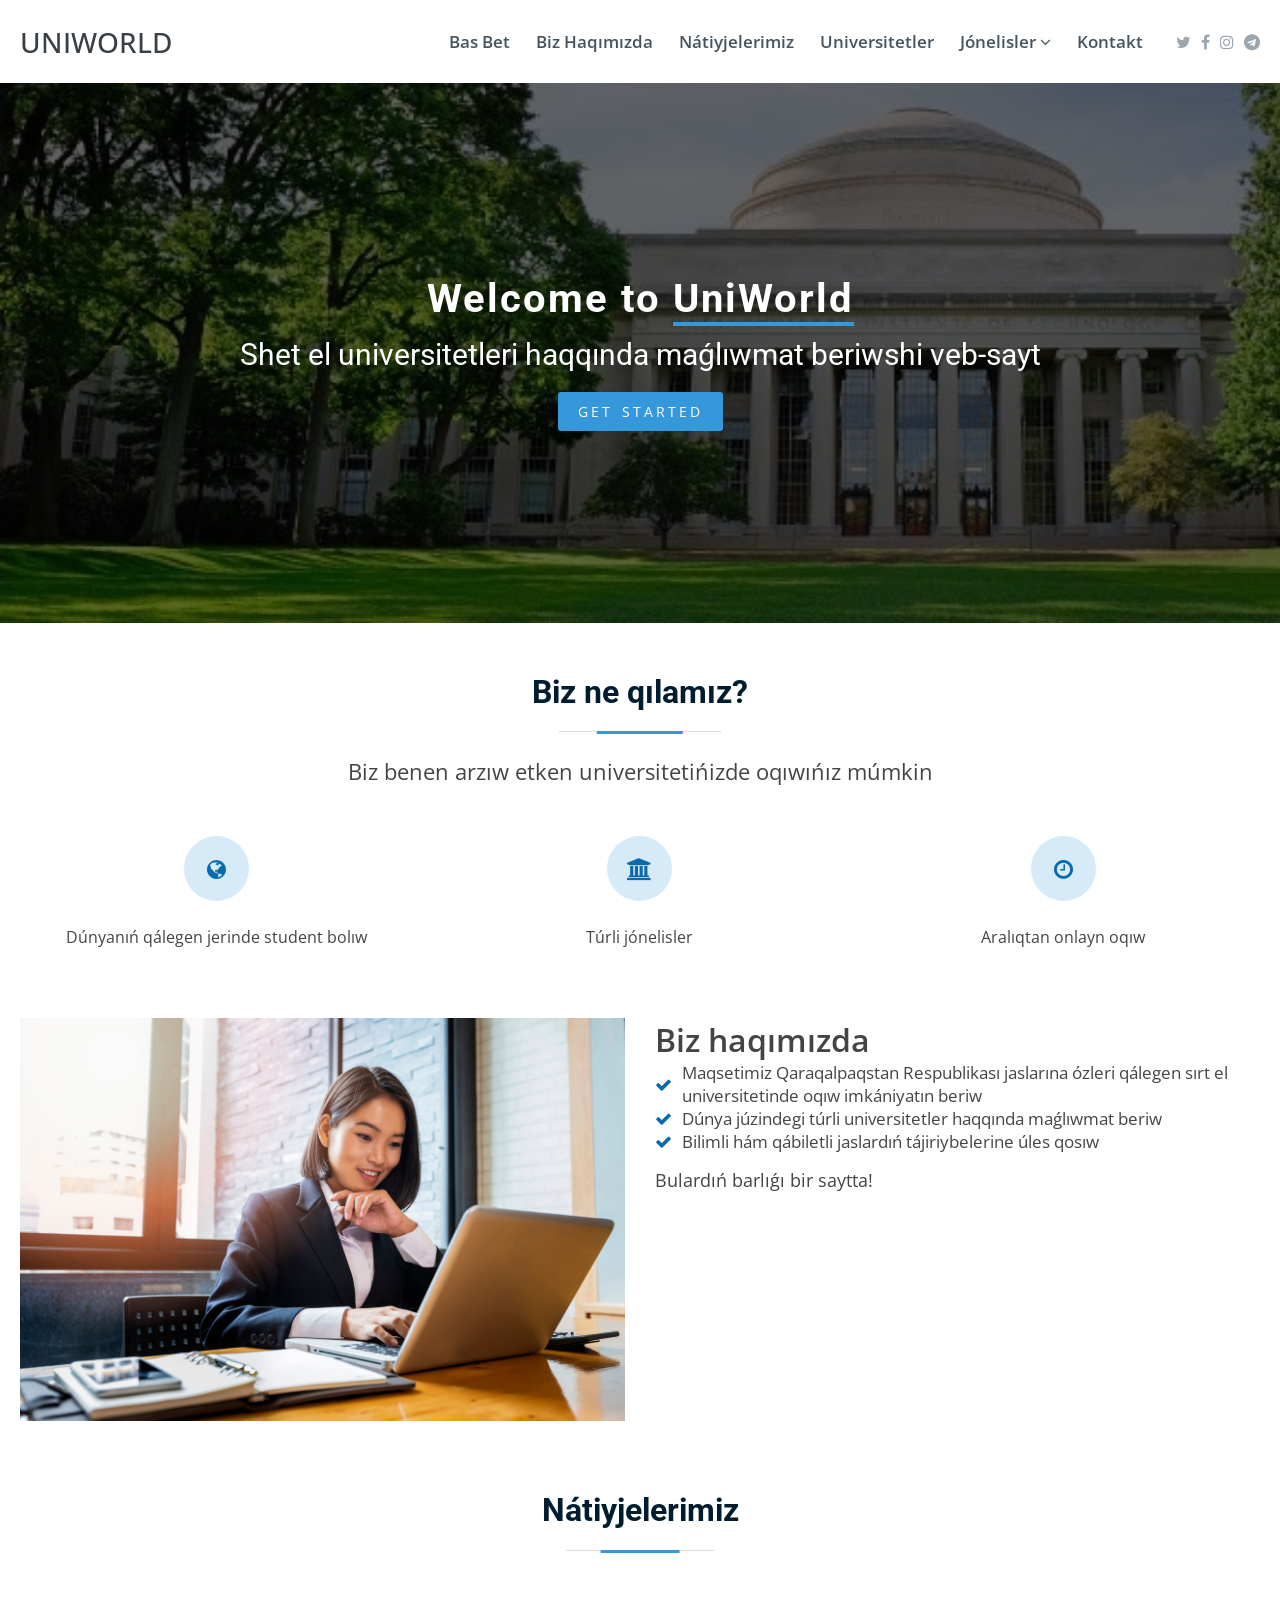
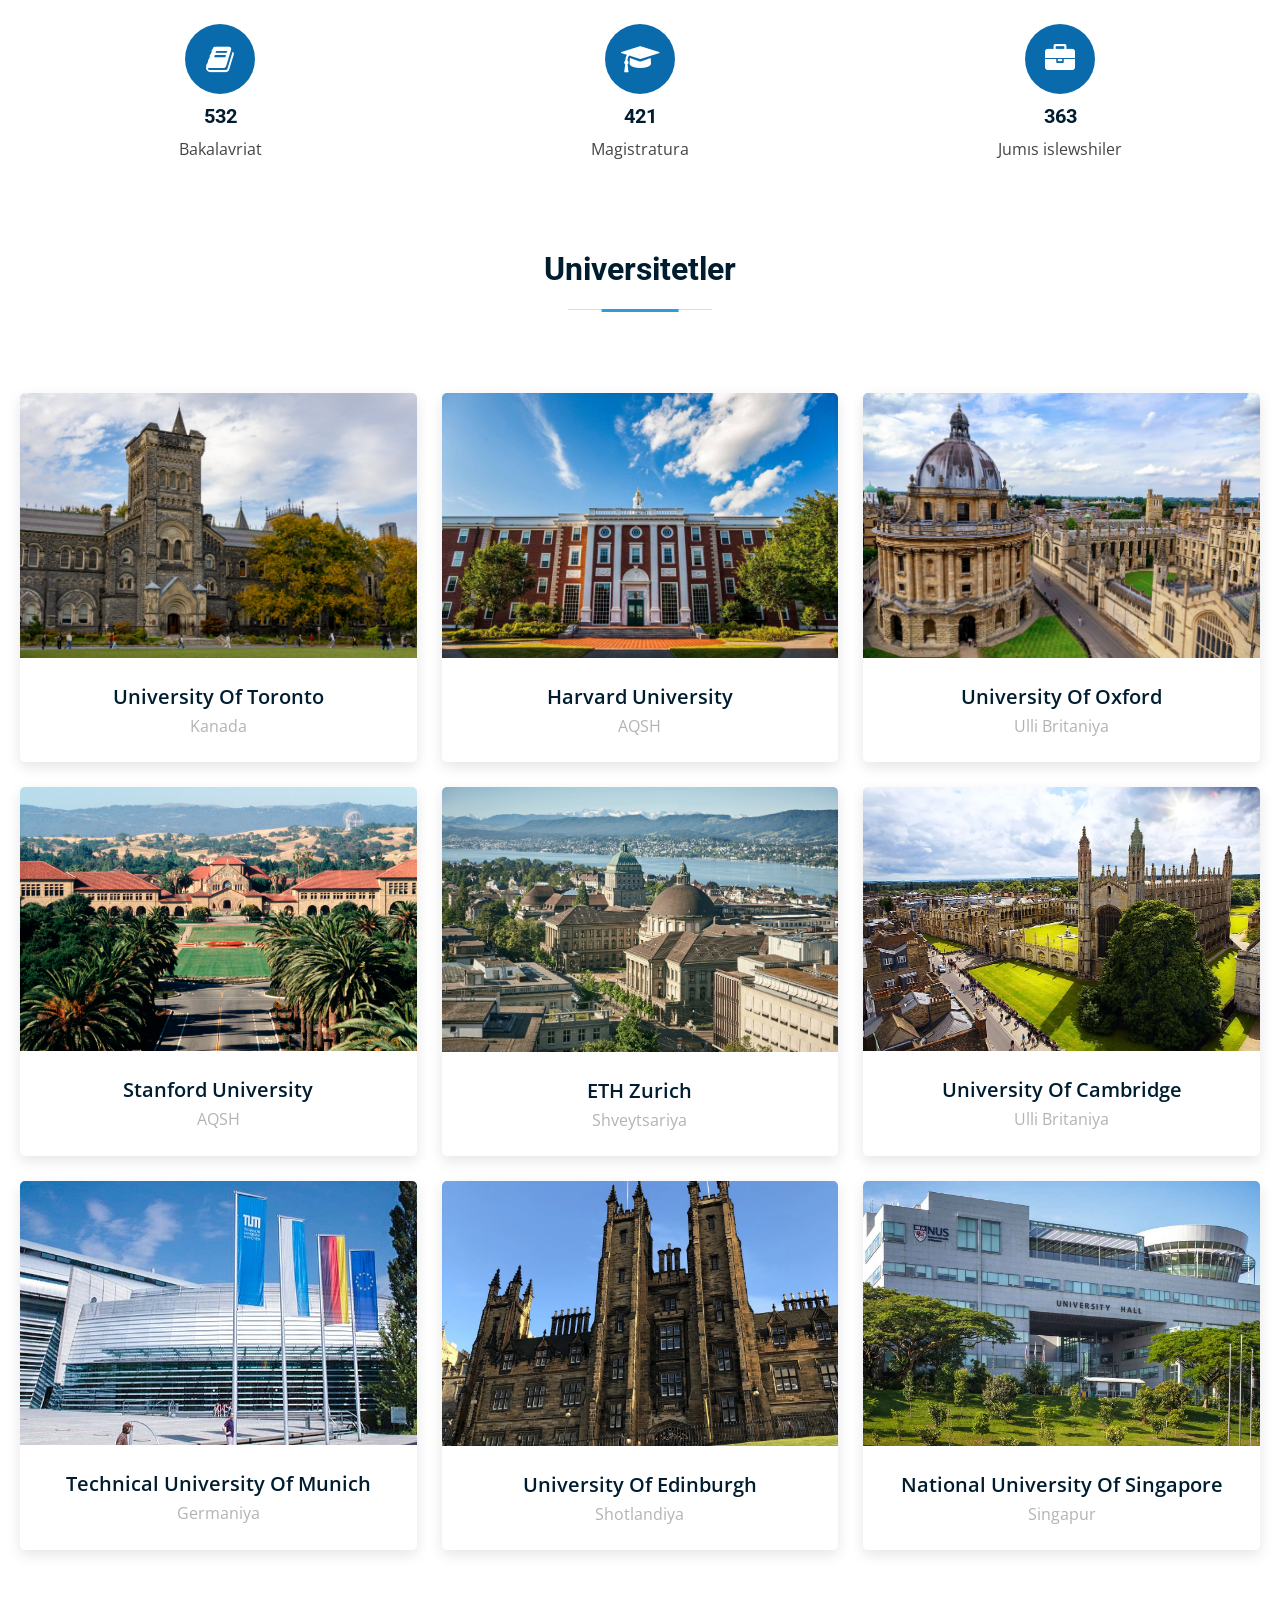
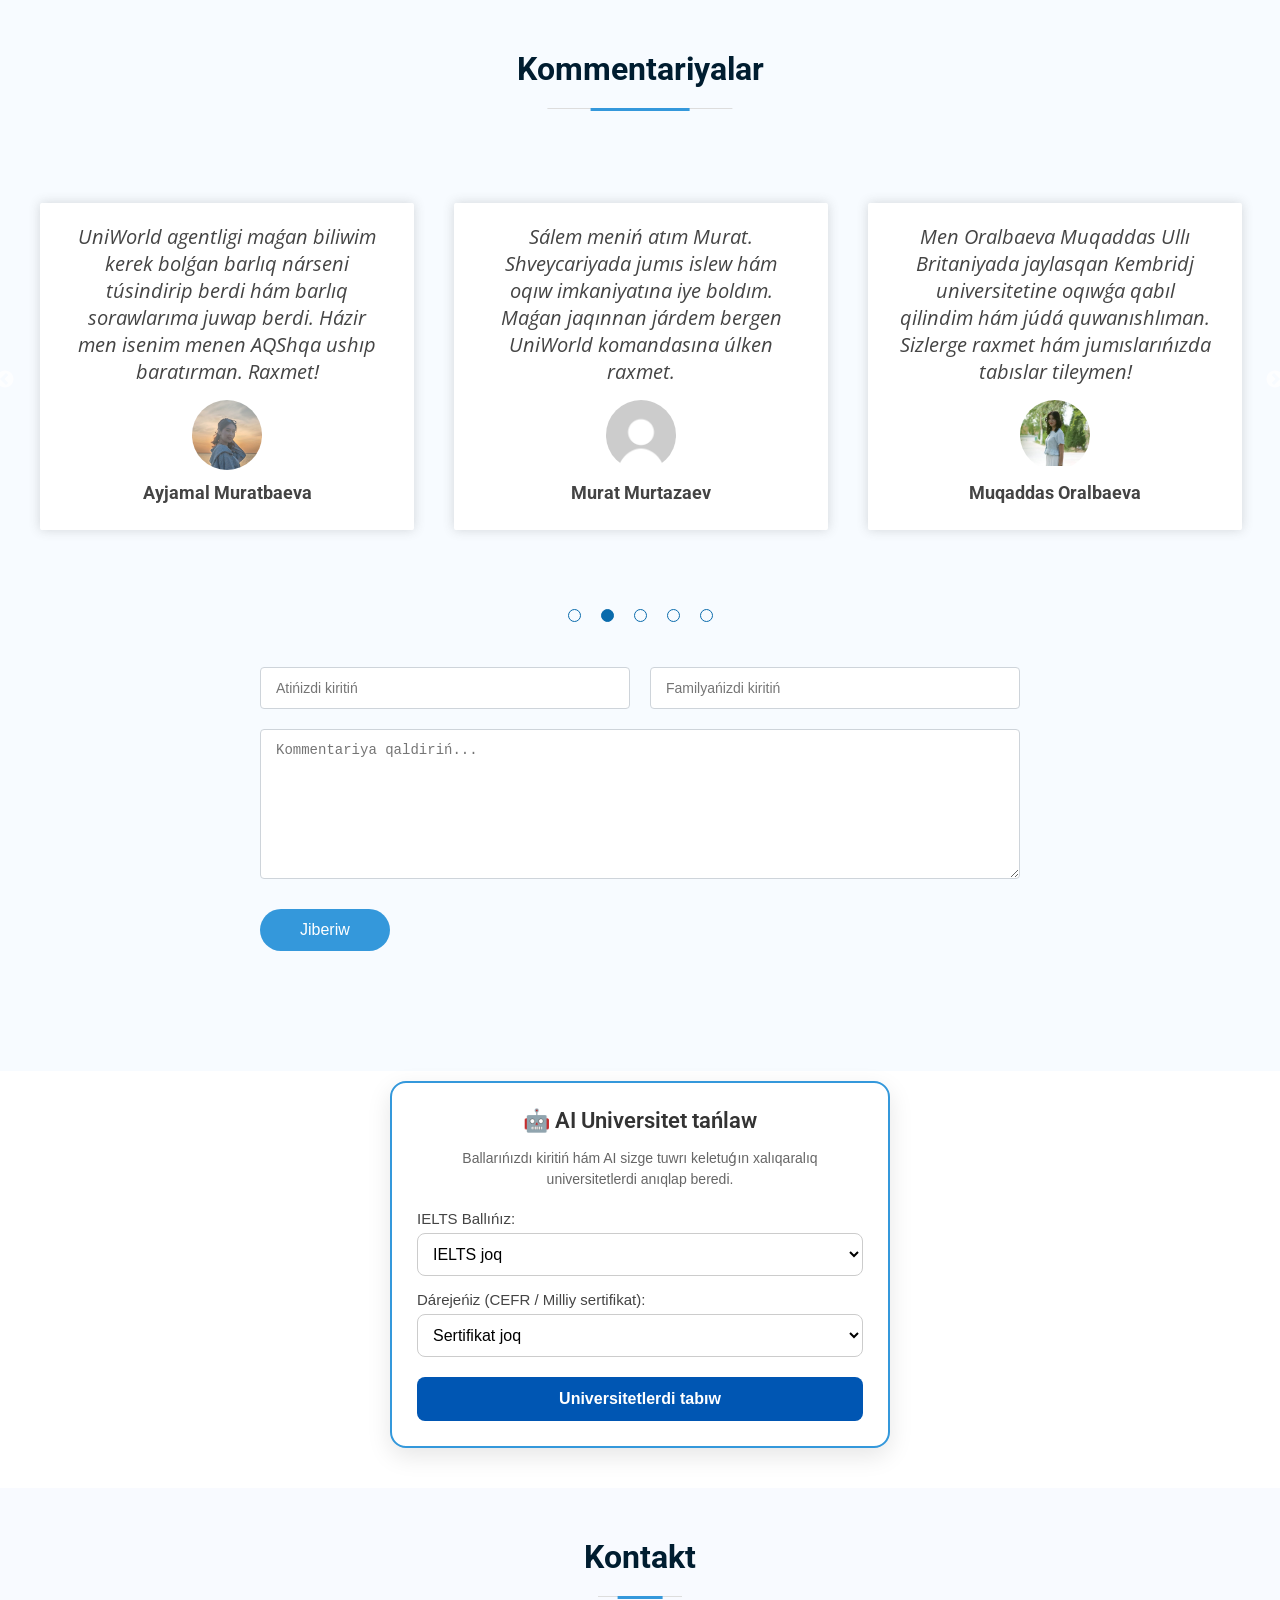
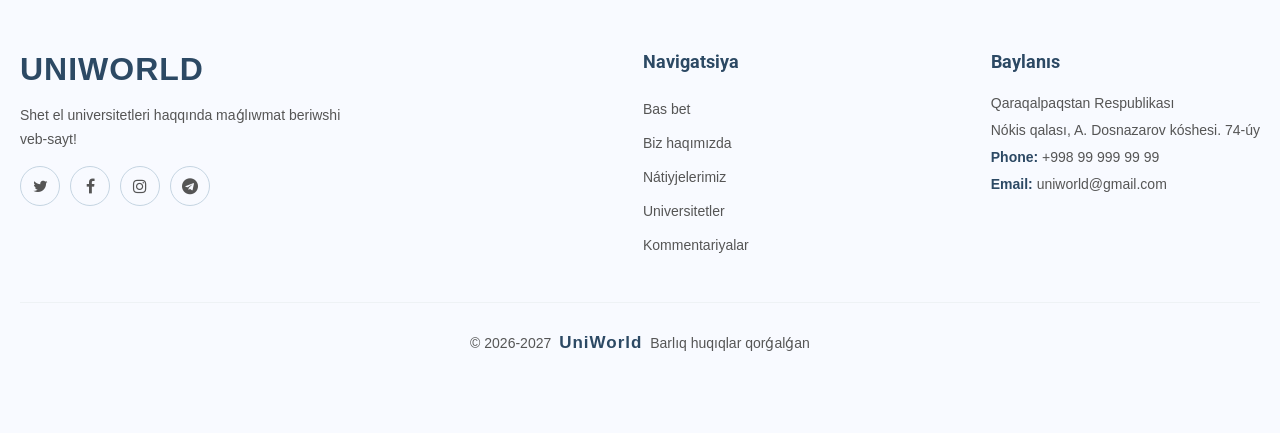
==== index.html @ 9acf95e9 "Add files via upload" ====
<!DOCTYPE html>
<html lang="en">
<head>
    <meta charset="UTF-8">
    <meta http-equiv="X-UA-Compatible" content="IE=edge">
    <meta name="viewport" content="width=device-width, initial-scale=1.0">
    <title>Individual proekt</title>
    <link rel="stylesheet" href="./styles/style.css">
    <link rel="preconnect" href="https://fonts.googleapis.com">
    <link rel="preconnect" href="https://fonts.gstatic.com" crossorigin>
    <link
        href="https://fonts.googleapis.com/css2?family=Open+Sans:ital,wght@0,300;0,400;0,500;0,600;0,700;0,800;1,300;1,400;1,500;1,600;1,700;1,800&family=Roboto:ital,wght@0,100;0,300;0,400;0,500;0,700;0,900;1,100;1,300;1,400;1,500;1,700;1,900&display=swap"
        rel="stylesheet">
    <link rel="stylesheet" href="./styles/font-awesome-4.7.0/css/font-awesome.min.css">
    <link rel="stylesheet" href="./slick-1.8.1/slick/slick.css">
    <link rel="stylesheet" href="./slick-1.8.1/slick/slick-theme.css">
</head>

<body>

    <header class="header" id="home">
        <div class="container">
            <div class="header-inner">
                <div class="logo">
                    <a href="#" class="logo-link">UniWorld</a>
                </div>
                <div class="header-menu">
                    <ul class="header-items">
                        <li>
                            <a href="#home">Bas bet</a>
                        </li>
                        <li>
                            <a href="#about">Biz haqımızda</a>
                        </li>
                        <li>
                            <a href="#result">Nátiyjelerimiz</a>
                        </li>
                        <li>
                            <a href="#universities">Universitetler</a>
                        </li>
                        <li>
                            <a href="#">
                                Jónelisler
                                <span><i class="fa fa-angle-down" aria-hidden="true"></i></span>
                            </a>
                            <ul class="drop-items">
                                <li>
                                    <a href="#">Kórkem-óner</a>
                                </li>
                                <li>
                                    <a href="#">
                                        IT
                                        <span>
                                            <i class="fa fa-angle-right" aria-hidden="true"></i>
                                        </span>
                                    </a>
                                    <ul class="deep-drop-down">
                                        <li>
                                            <a href="#">Programmalastırıw</a>
                                        </li>
                                        <li>
                                            <a href="#">Web programmalastırıw</a>
                                        </li>
                                        <li>
                                            <a href="#">Tarmaq administratorı</a>
                                        </li>
                                        <li>
                                            <a href="#">Kiberqáwipsizlik</a>
                                        </li>
                                        <li>
                                            <a href="#">Jasalma intellekt</a>
                                        </li>
                                    </ul>
                                </li>
                                <li>
                                    <a href="#">Pedagogika </a>
                                </li>
                                <li>
                                    <a href="#">Medicina</a>
                                </li>
                                <li>
                                    <a href="#">Temir jol</a>
                                </li>
                            </ul>
                        </li>
                        <li>
                            <a href="#contact">Kontakt</a>
                        </li>
                    </ul>
                    <ul class="header-icons">
                        <a href="#"><i class="fa fa-twitter" aria-hidden="true"></i></a>
                        <a href="#"><i class="fa fa-facebook" aria-hidden="true"></i></a>
                        <a href="#"><i class="fa fa-instagram" aria-hidden="true"></i></a>
                        <a href="#"><i class="fa fa-telegram" aria-hidden="true"></i></a>
                    </ul>
                    <button class="bars-btn">
                        <i class="fa fa-bars" aria-hidden="true"></i>
                    </button>
                </div>
            </div>
        </div>
    </header>

    <section class="section-banner">
        <div class="banner-inner">
            <h1 class="banner-title">
                Welcome to <span class="title-span">UniWorld</span>
            </h1>
            <h4 class="banner-title-2">
                Shet el universitetleri haqqında maǵlıwmat beriwshi veb-sayt
            </h4>
            <a href="#about" class="banner-btn">get started</a>
        </div>
    </section>

    <section class="section-about" id="about">
        <div class="container">
            <div class="repeat-style">
                <h1 class="title">Biz ne qılamız?</h1>
                <p class="desc">Biz benen arzıw etken universitetińizde oqıwıńız múmkin</p>
            </div>
            <div class="about-block__items">

                <div class="about-item">
                    <div class="item-icon">
                        <span class="icon">
                            <i class="fa fa-globe" aria-hidden="true"></i>
                        </span>
                    </div>
                    <div class="item-intro">                        
                        <div class="item-desc">
                            Dúnyanıń qálegen jerinde student bolıw
                        </div>
                    </div>
                </div>

                <div class="about-item">
                    <div class="item-icon">
                        <span class="icon">
                            <i class="fa fa-university" aria-hidden="true"></i>
                        </span>
                    </div>
                    <div class="item-intro">
                        <div class="item-desc">
                            Túrli jónelisler
                        </div>
                    </div>
                </div>

                <div class="about-item">
                    <div class="item-icon">
                        <span class="icon">
                            <i class="fa fa-clock-o" aria-hidden="true"></i>
                        </span>
                    </div>
                    <div class="item-intro">
                        <div class="item-desc">
                            Aralıqtan onlayn oqıw
                        </div>
                    </div>
                </div>

            </div>
        </div>

        <div class="container">
            <div class="about-top">
                <div class="about-top__img">
                    <img src="./images/about/office.jpg" alt="">
                </div>
                <div class="about-top__us">
                    <div class="about-top__title">
                        Biz haqımızda
                    </div>
                    <ul class="about-top__items">
                        <li class="about-top__item">
                            <span>
                                <i class="fa fa-check" aria-hidden="true"></i>
                            </span>
                            Maqsetimiz Qaraqalpaqstan Respublikası jaslarına ózleri qálegen sırt el universitetinde oqıw imkániyatın beriw
                        </li>
                        <li class="about-top__item">
                            <span>
                                <i class="fa fa-check" aria-hidden="true"></i>
                            </span>
                            Dúnya júzindegi túrli universitetler haqqında maǵlıwmat beriw
                        </li>
                        <li class="about-top__item">
                            <span>
                                <i class="fa fa-check" aria-hidden="true"></i>
                            </span>
                            Bilimli hám qábiletli jaslardıń tájiriybelerine úles qosıw
                        </li>
                    </ul>
                 <div class="about-top__desc">
                        Bulardıń barlıǵı bir saytta!
                    </div>
                </div>
            </div>
        </div> 
    </section>

    <section class="section-result" id="result">
        <div class="container">
            <div class="repeat-style">
                 <h1 class="title">Nátiyjelerimiz</h1>
            </div>

        <div class="result-block_items">
            <div class="result-item">
                <span class="result-item__icon"><i class="fa fa-book"></i></span>
                <h1 class="result-item__title">532</h1>
                <p>Bakalavriat</p>
            </div>
            <div class="result-item">
                <span class="result-item__icon"><i class="fa fa-graduation-cap"></i></span>
                <h1 class="result-item__title">421</h1>
                <p>Magistratura</p>
            </div>
            <div class="result-item">
                <span class="result-item__icon"><i class="fa fa-briefcase"></i></span>
                <h1 class="result-item__title">363</h1>
                <p>Jumıs islewshiler</p>
            </div>
        </div>
    </section>

    <section class="section-university" id="universities">
        <div class="container">
            <div class="repeat-style">
                <h1 class="title">Universitetler</h1>
            </div>
            <div class="university-block__items">

                <div class="university-item">
                    <div class="university-item__img">
                        <img src="./images/university/university-1.jpg" alt="university_IMG">
                        <div class="university-inner">
                            <div class="university-inner__btns">
                            <a href="university-info.html" class="round-btn" onclick="saveData('University of Toronto', 'Kanada', './images/university/university-1.jpg', 'Toronto universiteti - Kanadadagi iri joqarı oqiw orınlarınan biri. 1827-jili shólkemlestirilgen. Sanaat texnologiyası, kórkem óner hám ilim, toǵay xojalıǵı, medicina, stomatologiya, pedagog, huqıq, farmakologiya boyınsha qánigeler tayarlaydı. Kitapxanasında 2 mln.ǵa jaqın shıǵarma bar. 50 mıńnan aslam student bilim aladı.')">
                                <svg width="24" height="24" viewBox="0 0 24 24" fill="none" xmlns="http://www.w3.org/2000/svg">
                                    <path d="M5 12H19" stroke="white" stroke-width="2" stroke-linecap="round" stroke-linejoin="round"></path>
                                    <path d="M12 5L19 12L12 19" stroke="white" stroke-width="2" stroke-linecap="round" stroke-linejoin="round"></path>
                                </svg>
                            </a>
                            </div>
                        </div>
                    </div>         
                    <div class="university-item__body">
                        <a href="#" class="university-link">University of Toronto</a>
                        <p class="university-country">Kanada</p>
                    </div>
                </div>

                <div class="university-item">
                    <div class="university-item__img">
                        <img src="./images/university/university-2.jpg" alt="university_IMG">
                        <div class="university-inner">
                            <div class="university-inner__btns">
                            <a href="university-info.html" class="round-btn" onclick="saveData('Harvard University', 'AQSH', './images/university/university-2.jpg', 'Garvard universiteti - Amerika Qurama Shtatlarındaǵı áyyemgi hám belgili universitetlerden biri. 1636-jılı kolledj sıpatında shólkemlestirilgen. Boston qalası janındaǵı Kembridj qalasında jaylasqan. 1639-jildan kolledjge óz múlkiniń yarımı hám kitapxanasın miyras etip qaldırģan inglis wáziri, kórkem óner bakalavri J. Garvard atı menen ataladı. 19-ásirdiń 1-shereginde universitetke aylandırılgan. Universitet sociallıq, tábiyǵıy hám yuridikalıq pánler, medicina, pedagogika, ámeliy fizika, siyasiy ekonomika, injenerlik hám basqa da tarawlar boyınsha qánigeler tayarlaydı. Universitette 20 mıńǵa shamalas student bilim aladı. Kitapxanasında (1638-jil shólkemlestirilgen) 8 millionģa jaqın shiģarma saqlanadi.')">
                                <svg width="24" height="24" viewBox="0 0 24 24" fill="none" xmlns="http://www.w3.org/2000/svg">
                                    <path d="M5 12H19" stroke="white" stroke-width="2" stroke-linecap="round" stroke-linejoin="round"></path>
                                    <path d="M12 5L19 12L12 19" stroke="white" stroke-width="2" stroke-linecap="round" stroke-linejoin="round"></path>
                                </svg>
                            </a>
                            </div>
                        </div>
                    </div>
                    <div class="university-item__body">
                        <a href="#" class="university-link">Harvard University</a>
                        <p class="university-country">AQSH</p>
                    </div>
                </div>

                <div class="university-item">
                    <div class="university-item__img">
                        <img src="./images/university/university-3.jpg" alt="university_IMG">
                        <div class="university-inner">
                            <div class="university-inner__btns">
                            <a href="university-info.html" class="round-btn" onclick="saveData('University of Oxford', 'Ulli Britaniya', './images/university/university-3.jpg', 'Oksford universiteti (inglizshe: University of Oxford; rásmiy emes atı Oxford University yamasa Oxford) - Angliyada jaylasqan iri hám áyyemgi universitet. Inglis tilinde sóylesetuǵın dúnyada eń áyyemgi universitet hám pútkil dúnyadaǵı eń áyyemgi házirge shekem bar bolǵan universitet. 1096-jili Oksford qalasında shólkemlestirilgen. Universitette túrli dáwirlerde John Wycliffe, Thomas More, John Locke, Robert Boyle sabaq bergen. Teologiya, huqıq, medicina, klassikalıq ádebiyat, jańa hám eń jańa tariyx, inglis tili hám ádebiyatı, orta ásir hám házirgi zaman Evropa tilleri hám ádebiyatı, shıǵıstanıw, fizika, matematika, biologiya, awıl xojalıǵı ilimleri, psixologiya, antropologiya, geografiya, kórkem ónertanıw, muzıka boyınsha qánigeler tayarlaydı. Bir qansha qánigelestirilgen institut hám laboratoriyaları, muzeyleri bar. Tiykargı kitapxanası 1602-jili shólkemlestirilgen.')">
                                <svg width="24" height="24" viewBox="0 0 24 24" fill="none" xmlns="http://www.w3.org/2000/svg">
                                    <path d="M5 12H19" stroke="white" stroke-width="2" stroke-linecap="round" stroke-linejoin="round"></path>
                                    <path d="M12 5L19 12L12 19" stroke="white" stroke-width="2" stroke-linecap="round" stroke-linejoin="round"></path>
                                </svg>
                            </a>
                            </div>
                        </div>
                    </div>
                    <div class="university-item__body">
                        <a href="#" class="university-link">University of Oxford</a>
                        <p class="university-country">Ulli Britaniya</p>
                    </div>
                </div>

                <div class="university-item">
                    <div class="university-item__img">
                        <img src="./images/university/university-4.jpg" alt="university_IMG">
                        <div class="university-inner">
                            <div class="university-inner__btns">
                            <a href="university-info.html" class="round-btn" onclick="saveData('Stanford University', 'AQSH', './images/university/university-4.jpg', 'Stanford universiteti yamasa Stanford Amerika Qurama Shtatlarınıń Kaliforniya shtatında jaylasqan jeke menshik universitet. Ilim, texnologiya, biznes basqarıw hám basqa da bir qatar tarawlar boyınsha AQShta hám jáhánde jetekshi orında turadı. Ol jerde 17 000 nan aslam student bilim aladı. Universitet 1885-jılı Leland hám Djeyn Stenford tárepinen 15 jasında tifoid bezgek keselliginen qaytıs bolǵan jalǵız perzenti Leland Stenford Jr. esteligine tiykarlanǵan. Universitet jeke menshik qarjı esabınan shólkemlestirilgen. Leland amerikalı senator hám Kaliforniya gubernatorı bolıp, temir magnatı sıpatında baylıq arttırǵan. Stenford 1893-jılı Leland óliminen keyin hám jáne 1906-jılı San-Fransiskodaǵı jer silkiniw sebepli kampustıń kópshilik bólegi wayran bolǵannan keyin finanslıq qıyınshılıqtı bastan keshirdi. Geologiya, gumanitar hám anıq pánler, huqıqtanıw, medicina, pedagog, dene tárbiyası boyınsha qánigeler tayarlaydı. 13 mıńnan aslam student bilim aladı. Kitapxanasında (1885-jil shólkemlestirilgen) 3,5 millionnan artıq shiģarma saqlanadi.')">
                                <svg width="24" height="24" viewBox="0 0 24 24" fill="none" xmlns="http://www.w3.org/2000/svg">
                                    <path d="M5 12H19" stroke="white" stroke-width="2" stroke-linecap="round" stroke-linejoin="round"></path>
                                    <path d="M12 5L19 12L12 19" stroke="white" stroke-width="2" stroke-linecap="round" stroke-linejoin="round"></path>
                                </svg>
                            </a>
                            </div>
                        </div>
                    </div>
                    <div class="university-item__body">
                        <a href="#" class="university-link">Stanford University</a>
                        <p class="university-country">AQSH</p>
                    </div>
                </div>

                <div class="university-item">
                    <div class="university-item__img">
                        <img src="./images/university/university-5.jpg" alt="university_IMG">
                        <div class="university-inner">
                            <div class="university-inner__btns">
                            <a href="university-info.html" class="round-btn" onclick="saveData('ETH Zurich', 'Shveytsariya', './images/university/university-5.jpg', 'Syurix universiteti (UZH-University of Zürich, nem. Universitet Zürich) - Shveycariyadagi iri universitet. Shveycariyalıq shirkew reformatorı hám siyasiy ǵayratker, ol Svingli tiykar salǵan (1523) mektep tiykarında 1833-jili shólkemlestirilgen. Huqıq, ekonomika, medicina, kórkem óner, tariyx, arxeologiya, filosofiya, ádebiyat, lingvistika, pedagogika hám psixologiya, astronomiya, biologiya, genetika, geologiya, fizika, geografiya, ximiya, matematika hám basqa da qánigelikler boyınsha qánigeler tayarlaydı. Botanika bagı muzeyi (1836), zoologiya (1837) hám paleontologiya (1956) muzeyleri, ilimiy kitapxanası (1,5 mln.nan artıq shıǵarma) bar. 19 mıńǵa shamalas student bilim aladı. Bul Shveycariyadaǵı eń iri universitet bolıp, 28 000 student hújjet tapsırǵan. Ol 1833-jilda. 1525-jılǵa barıp taqalatuǵın huqıq, medicina kolledjleri hám jańa filosofiya fakultetinen quralǵan.')">
                                <svg width="24" height="24" viewBox="0 0 24 24" fill="none" xmlns="http://www.w3.org/2000/svg">
                                    <path d="M5 12H19" stroke="white" stroke-width="2" stroke-linecap="round" stroke-linejoin="round"></path>
                                    <path d="M12 5L19 12L12 19" stroke="white" stroke-width="2" stroke-linecap="round" stroke-linejoin="round"></path>
                                </svg>
                            </a>
                            </div>
                        </div>
                    </div>
                    <div class="university-item__body">
                        <a href="#" class="university-link">ETH Zurich</a>
                        <p class="university-country">Shveytsariya</p>
                    </div>
                </div>

                <div class="university-item">
                    <div class="university-item__img">
                        <img src="./images/university/university-6.jpg" alt="university_IMG">
                        <div class="university-inner">
                            <div class="university-inner__btns">
                            <a href="university-info.html" class="round-btn" onclick="saveData('University of Cambridge', 'Ulli Britaniya', './images/university/university-6.jpg', 'Kembridj universiteti (inglizshe: University of Cambridge; latinsha: Universitas Cantabrigiensis) - Ulli Britaniyadagi eń áyyemgi universitetlerden biri bolip, eń áyyemgi universitetler boyinsha 3-orinda turadi. Kembridj universiteti XIII ásirdiń 1209-jılı ashılǵan bolıp, házirge shekem J.K.Maksvell, P.Dirak, J.Tomson, E.Rezerford hám basqa da belgili ullı ilimpazlar jumıs islegen. Filologiya, muzıka, shıǵıstanıw, ekonomika hám siyasat, tariyx, huqıq, filosofiya, injenerlik geologiyası hám geografiya, matematika, fizika, ximiya, arxeologiya, biologiya, medicina, pedagogika, antropologiya hám basqa da qánigelikler boyınsha qánigeler tayarlaydı. 13 mıńǵa shamalas student bilim aladı. Kitapxanasında 3 millionnan aslam shıǵarma saqlanadı. Universitet maǵlıwmatlarına bola, Kembridj pitkeriwshileri hám oqıtıwshıları 121 Nobel sıylıǵın qolǵa kirgizgen, bul dúnyadaǵı barlıq universitetler arasında eń kóp.')">
                                <svg width="24" height="24" viewBox="0 0 24 24" fill="none" xmlns="http://www.w3.org/2000/svg">
                                    <path d="M5 12H19" stroke="white" stroke-width="2" stroke-linecap="round" stroke-linejoin="round"></path>
                                    <path d="M12 5L19 12L12 19" stroke="white" stroke-width="2" stroke-linecap="round" stroke-linejoin="round"></path>
                                </svg>
                            </a>
                            </div>
                        </div>
                    </div>
                    <div class="university-item__body">
                        <a href="#" class="university-link">University of Cambridge</a>
                        <p class="university-country">Ulli Britaniya</p>
                    </div>
                </div>

                <div class="university-item">
                    <div class="university-item__img">
                        <img src="./images/university/university-7.jpg" alt="university_IMG">
                        <div class="university-inner">
                            <div class="university-inner__btns">
                            <a href="university-info.html" class="round-btn" onclick="saveData('Technical University of Munich', 'Germaniya', './images/university/university-7.jpg', 'Myunxen universiteti, Lyudvig Maksimilian atındaǵı Myunxen universiteti - Germaniyanıń áyyemgi hám iri universitetlerinen biri. 1472-jili Ingolshtadt qalasında shólkemlestirilgen. 19-ásir baslarında Landsxut qalasına kóshirilgen. 1826-jildan Myunxen qalasında. Huqıq, siyasiy ekonomika, matematika, fizika, ximiya, farmacevtika, biologiya, geologiya, medicina, veterinariya, toǵay xojalıǵı, filosofiya hám basqa da tarawlar boyınsha qánigeler tayarlaydı. 60 mıńnan aslam student bilim aladı. Kitapxanasında (1472-jılı shólkemlestirilgen) 1 mln.nan artıq shıǵarma saqlanadı.')">
                                <svg width="24" height="24" viewBox="0 0 24 24" fill="none" xmlns="http://www.w3.org/2000/svg">
                                    <path d="M5 12H19" stroke="white" stroke-width="2" stroke-linecap="round" stroke-linejoin="round"></path>
                                    <path d="M12 5L19 12L12 19" stroke="white" stroke-width="2" stroke-linecap="round" stroke-linejoin="round"></path>
                                </svg>
                            </a>
                            </div>
                        </div>
                    </div>
                    <div class="university-item__body">
                        <a href="#" class="university-link">Technical University of Munich</a>
                        <p class="university-country">Germaniya</p>
                    </div>
                </div>

                <div class="university-item">
                    <div class="university-item__img">
                        <img src="./images/university/university-8.jpg" alt="university_IMG">
                        <div class="university-inner">
                            <div class="university-inner__btns">
                            <a href="university-info.html" class="round-btn" onclick="saveData('University of Edinburgh', 'Shotlandiya', './images/university/university-8.jpg', 'Edinburg universiteti - Shotlandiyadaǵı (Ullı Britaniya) eń iri joqarı oqiw orni. 1583-jili Edinburg qalasında shólkemlestirilgen. Huqıq, gumanitarlıq pánler, sociallıq pánler, medicina, veterinariya, muzıka boyınsha qánigeler tayarlaydı. Kitapxanasında (1580-jil shólkemlestirilgen) 1 mln.nan artıq shiģarma saqlanadi. 14 mıńnan aslam student bilim aladı.Edinburg Universiteti Biznes Fakulteti (2008-jilģa shekem Edinburg Universiteti Basqarıw Fakulteti sipatında tanilģan; UEBS dep qısqartılǵan) - Shotlandiyadaǵı Edinburg Universitetiniń biznes mektebi. Universitet 1918-jıldan baslap biznes bilimlendiriwin hám 1980-jıldan baslap MBA dárejesin usınadı. Biznes mektebi Edinburg universiteti menen baylanısqan bolıp, ol óziniń korollıq nızamın 1582-jılı alǵan.')">
                                <svg width="24" height="24" viewBox="0 0 24 24" fill="none" xmlns="http://www.w3.org/2000/svg">
                                    <path d="M5 12H19" stroke="white" stroke-width="2" stroke-linecap="round" stroke-linejoin="round"></path>
                                    <path d="M12 5L19 12L12 19" stroke="white" stroke-width="2" stroke-linecap="round" stroke-linejoin="round"></path>
                                </svg>
                            </a>
                            </div>
                        </div>
                    </div>
                    <div class="university-item__body">
                        <a href="#" class="university-link">University of Edinburgh</a>
                        <p class="university-country">Shotlandiya</p>
                    </div>
                </div>

                <div class="university-item">
                    <div class="university-item__img">
                        <img src="./images/university/university-9.jpg" alt="university_IMG">
                        <div class="university-inner">
                            <div class="university-inner__btns">
                            <a href="university-info.html" class="round-btn" onclick="saveData('National University of Singapore', 'Singapur', './images/university/university-9.jpg', 'Singapur milliy universiteti (inglisshe qısqartpası: NUS) - Singapurdaǵı milliy izertlew universiteti. 1905-jılı Federativ Malay shtatları húkimeti medicina mektebi sıpatında shólkemlestirilgen hám mámlekettegi eń áyyemgi avtonom universitet bolıp tabıladı. Ol bakalavriat hám aspirantura dárejesinde, sonıń ishinde, medicina hám stomatologiya, dizayn hám qorshaǵan ortalıq, huqıq, kórkem óner hám sociallıq pánler, injenerlik, biznes, esaplaw hám muzıka sıyaqlı keń kólemli pánler boyınsha ilimiy baǵdarlamalardı usınadı. Singapur milliy universitetinde bir Nobel sıylıǵınıń laureatı, bir Tang sıylıǵınıń laureatı hám bir Vautrin Lud laureatı professor-oqıtıwshılar hám izertlewshiler jumıs alıp baradı.')">
                                <svg width="24" height="24" viewBox="0 0 24 24" fill="none" xmlns="http://www.w3.org/2000/svg">
                                    <path d="M5 12H19" stroke="white" stroke-width="2" stroke-linecap="round" stroke-linejoin="round"></path>
                                    <path d="M12 5L19 12L12 19" stroke="white" stroke-width="2" stroke-linecap="round" stroke-linejoin="round"></path>
                                </svg>
                            </a>
                            </div>
                        </div>
                    </div>
                    <div class="university-item__body">
                        <a href="#" class="university-link">National University of Singapore</a>
                        <p class="university-country">Singapur</p>
                    </div>
                </div>

            </div>
        </div>
    </section>

    <section class="section-comments" id="comments">
        <div class="container">
            <div class="repeat-style">
                <h1 class="title">Kommentariyalar</h1>
            </div>

            <div class="slider-items">
                <div class="slider-item">
                    <div class="slider-item__inner">
                        <p class="slider-item__info">
                            UniWorld kompaniyasına jumıs sapası, xızmetkerlerge bolsa mamanlıǵı, miynet súygishligi, ayrıqsha xızmet kórsetkeni ushın minnetdarshılıq bildirmekshimen. Jumıslarıńızǵa tabıslar tileymen.
                        </p>
                        <div class="slider-item__person">
                            <span class="img">
                                <img src="./images/person/person-1.jpg" alt="">
                            </span>
                            <h4 class="person-name">Maxmud Imamatdinov</h4>
                        </div>
                    </div>
                </div>
                <div class="slider-item">
                    <div class="slider-item__inner">
                        <p class="slider-item__info">
                            UniWorld agentligi maǵan biliwim kerek bolǵan barlıq nárseni túsindirip berdi hám barlıq sorawlarıma juwap berdi. Házir men isenim menen AQShqa ushıp baratırman. Raxmet!
                        </p>
                        <div class="slider-item__person">
                            <span class="img">
                                <img src="./images/person/person-2.jpg" alt="">
                            </span>
                            <h4 class="person-name">Ayjamal Muratbaeva</h4>
                        </div>
                    </div>
                </div>
                <div class="slider-item">
                    <div class="slider-item__inner">
                        <p class="slider-item__info">
                            Sálem meniń atım Murat. Shveycariyada jumıs islew hám oqıw imkaniyatına iye boldım. Maǵan jaqınnan járdem bergen UniWorld komandasına úlken raxmet.
                        </p>
                        <div class="slider-item__person">
                            <span class="img">
                                <img src="./images/person/person-3.jpg" alt="">
                            </span>
                            <h4 class="person-name">Murat Murtazaev</h4>
                        </div>
                    </div>
                </div>
                <div class="slider-item">
                    <div class="slider-item__inner">
                        <p class="slider-item__info">
                            Men Oralbaeva Muqaddas Ullı Britaniyada jaylasqan Kembridj universitetine oqıwǵa qabıl qilindim hám júdá quwanıshlıman. Sizlerge raxmet hám jumıslarıńızda tabıslar tileymen!
                        </p>
                        <div class="slider-item__person">
                            <span class="img">
                                <img src="./images/person/person-4.jpg" alt="">
                            </span>
                            <h4 class="person-name">Muqaddas Oralbaeva</h4>
                        </div>
                    </div>
                </div>
                <div class="slider-item">
                    <div class="slider-item__inner">
                        <p class="slider-item__info">
                            Men Germaniyaniń Myunxen universiteti studentimen. Bul jerge jetip keliwime  járdem bergen UniWorldqa óz minnetdarshılıǵımdı bildiremen hám aldaǵı jumıslarına áwmet tilep qalaman!
                        </p>
                        <div class="slider-item__person">
                            <span class="img">
                                <img src="./images/person/person-5.jpg" alt="">
                            </span>
                            <h4 class="person-name">Xojaxmet Ganiev</h4>
                        </div>
                    </div>
                </div>
            </div>

            <div class="comment-form-container"> 
            <form class="comment-form" id="commentForm">
                <div class="form-group-top"> 
                    <div class="form-name">
                    <input type="text" id="userName" class="form-control" name="name" placeholder="Atińizdi kiritiń" required="">
                </div>

                <div class="form-surname">
                <input type="text" id="userSurname" class="form-control" name="surname" placeholder="Familyańizdi kiritiń" required="">
                </div>
                </div>

                <div class="form-message">
                <textarea class="form-control" id="userMessage" name="message" rows="6" placeholder="Kommentariya qaldiriń..." required=""></textarea>
                </div>

                <div class="text-center">
                <div class="loading">Júklenbekte</div>
                <div class="sent-message">Siziń xabarıńız jiberildi. Raxmet!</div>
                <button type="submit" class="submit-btn">Jiberiw</button>
                </div>
            </form>
            </div>

        </div>
    </section>

    <!-- AI Universitet saylaw blogi -->
    <div class="ai-predictor-container">
        <h3 class="ai-predictor-title">🤖 AI Universitet tańlaw</h3>
        <p class="ai-predictor-desc">Ballarıńızdı kiritiń hám AI sizge tuwrı keletuǵın xalıqaralıq universitetlerdi anıqlap beredi.</p>
        
        <!-- IELTS -->
        <div class="ai-input-group">
            <label class="ai-label">IELTS Ballıńız:</label>
            <select id="ai-ielts" class="ai-select">
                <option value="0">IELTS joq</option>
                <option value="5.0">5.0</option>
                <option value="5.5">5.5</option>
                <option value="6.0">6.0</option>
                <option value="6.5">6.5</option>
                <option value="7.0">7.0 hám joqarı</option>
            </select>
        </div>

        <!-- CEFR / Milliy Sertifikat -->
        <div class="ai-input-group">
            <label class="ai-label">Dárejeńiz (CEFR / Milliy sertifikat):</label>
            <select id="ai-cefr" class="ai-select">
                <option value="NONE">Sertifikat joq</option>
                <option value="B1">B1 dárejesi</option>
                <option value="B2">B2 dárejesi</option>
                <option value="C1">C1 dárejesi</option>
            </select>
        </div>

        <button id="predict-btn" class="ai-btn">Universitetlerdi tabıw</button>

        <!-- Nátiyje shıǵatuǵın jer -->
        <div id="ai-result" class="ai-result-box"></div>
    </div>

    <section class="section-contact" id="contact">
        <div class="container">
        <div class="repeat-style">
      <h1 class="title">Kontakt</h1>
        </div>
        <div class="contact-items">
        <div class="contact-footer-about">
            <a href="index.html" class="logo-link">
            <span class="sitename">UniWorld</span>
            </a>
            <p>Shet el universitetleri haqqında maǵlıwmat beriwshi veb-sayt!</p>
            <div class="social-links">
            <a href="#"><i class="fa fa-twitter" aria-hidden="true"></i></a>
            <a href="#"><i class="fa fa-facebook" aria-hidden="true"></i></a>
            <a href="#"><i class="fa fa-instagram" aria-hidden="true"></i></a>
            <a href="#"><i class="fa fa-telegram" aria-hidden="true"></i></a>
            </div>
        </div>
        <div class="contact-footer-links">
            <h4>Navigatsiya</h4>
            <ul>
            <li><a href="#home">Bas bet</a></li>
            <li><a href="#about">Biz haqımızda</a></li>
            <li><a href="#result">Nátiyjelerimiz</a></li>
            <li><a href="#universities">Universitetler</a></li>
            <li><a href="#comments">Kommentariyalar</a></li>
            </ul>
        </div>
        <div class="contact-footer">
            <h4>Baylanıs</h4>
            <p>Qaraqalpaqstan Respublikası</p>
            <p>Nókis qalası, A. Dosnazarov kóshesi. 74-úy</p>
            <p class="mt-4"><strong>Phone:</strong> <span>+998 99 999 99 99</span></p>
            <p><strong>Email:</strong> <span>uniworld@gmail.com</span></p>
        </div>
        <div class="footer-bottom">
        <div class="container">
            <div class="copyright">
            <p>© 2026-2027 <strong class="sitename">UniWorld</strong> Barlıq huqıqlar qorǵalǵan</p>
            </div>
        </div>
        </div>

        </div>
        </div>
    </section>

    <script>
    function saveData(name, loc, img, desc) {
        localStorage.setItem('uniName', name);
        localStorage.setItem('uniLoc', loc);
        localStorage.setItem('uniImg', img);
        localStorage.setItem('uniDesc', desc);
    }
    </script>
 
    <script src="./js/jQuery.min.js"></script>
    <script src="./slick-1.8.1/slick/slick.min.js"></script>
    <script src="./js/app.js"></script>

</body>
</body>
</html>
---- styles/style.css ----
*,
*::before,
*::after {
  margin: 0px;
  padding: 0px;
  outline: none;
  box-sizing: border-box;
  text-decoration: none;
}

:root {
  --dark-blue: #46545f;
  --ligth-blue: #3498db;
}

body {
  min-width: 380px;
  font-family: "Open Sans", sans-serif;
  color: #444;
}

h1,
h2,
h3,
h4,
h5,
h6 {
  font-family: "Roboto", sans-serif;
  margin: 0px;
}

a,
button,
i,
span,
input {
  display: inline-block;
}

img {
  max-width: 100%;
  height: auto;
  display: inline-block;
}

.container {
  max-width: 1300px;
  width: 100%;
  margin: 0px auto;
  padding: 0px 20px;
}

ul,
li {
  list-style: none;
  margin: 0px;
  padding: 0px;
}

button {
  background-color: transparent;
  border: none;
  cursor: pointer;
}

/* ========================== HEADER ========================== */

.header {
  background-color: white;
  padding: 20px 0px;
  box-shadow: 0px 2px 10px rgba(0, 0, 0, 0.1);
}

.header-inner {
  display: flex;
  align-items: center;
  justify-content: space-between;
}

.logo-link {
  display: block;
  font-size: 28px;
  text-transform: uppercase;
  color: #384046;
  font-weight: 500;
}

.header-menu {
  display: flex;
  align-items: center;
  gap: 30px;
}

.header-items {
  display: flex;
  align-items: center;
  gap: 20px;
}

.header-items a {
  text-transform: capitalize;
  font-size: 17px;
  font-weight: 600;
  color: var(--dark-blue);
  transition: color 0.3s;
  padding: 10px 3px;
}

.header-items a:hover {
  color: var(--ligth-blue);
}

.header-items li {
  position: relative;
}

.header-items li:hover .drop-items {
  visibility: visible;
  opacity: 1;
  pointer-events: all;
  transform: translateY(0px);
}

.drop-items {
  position: absolute;
  background-color: white;
  box-shadow: 0px 0px 17px rgba(17, 23, 49, 0.2);
  width: 200px;
  border-radius: 5px;
  z-index: 9;

  visibility: hidden;
  opacity: 0;
  pointer-events: none;
  transform: translateY(30px);

  transition: visibility 0.3s, opacity 0.3s, transform 0.3s;
}

.drop-items a {
  display: flex;
  align-items: center;
  justify-content: space-between;
  padding: 10px 20px;
  font-size: 14px;
}

.drop-items li {
  position: relative;
}

.deep-drop-down {
  position: absolute;
  left: 100%;
  top: 0px;
  background-color: white;
  width: 200px;
  box-shadow: 0px 0px 13px rgba(0, 0, 0, 0.1);
  border-radius: 5px;

  visibility: hidden;
  opacity: 0;
  pointer-events: none;
  transform: translateX(-30px);

  transition: visibility 0.2s, opacity 0.3s, transform 0.3s;
}

.drop-items li:hover .deep-drop-down {
  visibility: visible;
  opacity: 1;
  pointer-events: all;
  transform: translateX(0px);
}

.header-icons {
  display: flex;
  align-items: center;
  gap: 10px;
}

.header-icons a {
  color: #9ba6af;
  transition: color 0.3s;
}

.header-icons a:hover {
  color: var(--ligth-blue);
}

.bars-btn {
  background-color: transparent;
  border: none;
  align-items: center;
  justify-content: center;
  font-size: 17px;
  color: var(--dark-blue);
  transition: color 0.3s;
  display: none;
}

.bars-btn:hover {
  color: var(--ligth-blue);
  cursor: pointer;
}

/* ========================== section-banner ========================== */

html {
  scroll-behavior: smooth; 
}

.section-banner {
  padding: 30px 0px;
  background-image: url("../images/main-background/background.jpg");
  background-repeat: no-repeat;
  background-size: cover;
  min-height: 60vh;

  display: flex;
  align-items: center;
  justify-content: center;

  position: relative;
}

.section-banner::before {
  content: "";
  position: absolute;
  top: 0px;
  left: 0px;
  right: 0px;
  bottom: 0px;
  background-color: rgba(0, 0, 0, 0.6);
}

.banner-inner {
  padding: 20px;
  text-align: center;
  color: white;
  position: relative;
}

.banner-title {
  font-size: 40px;
  letter-spacing: 2px;
}

.title-span {
  position: relative;
}

.title-span::before {
  content: "";
  position: absolute;
  top: 100%;
  width: 100%;
  left: 0px;
  height: 4px;
  background-color: var(--ligth-blue);
}

.banner-title-2 {
  margin: 15px 0px 20px;
  font-size: 30px;
  font-weight: 400;
}

.banner-btn {
  background-color: var(--ligth-blue);
  padding: 10px 20px;
  border-radius: 3px;
  color: white;
  text-transform: uppercase;
  font-size: 14px;
  letter-spacing: 3px;
  word-spacing: 2px;
  transition: background-color 0.3s;
}

.banner-btn:hover {
  background-color: #47a5e4;
}

/* ========================== section-about ========================== */

.section-about {
  padding: 50px 0px;
}

.repeat-style {
  text-align: center;
  margin-bottom: 40px;
}

.title {
  font-size: 35px;
  color: var(--dark-blue);
  text-transform: none !important;
  display: inline-block;
  margin-bottom: 30px;

  position: relative;
}

.title::before {
  content: "";
  position: absolute;
  top: 110%;
  width: 75%;
  left: 50%;
  transform: translateX(-50%);
  height: 1px;
  background-color: #ddd;
}

.title::after {
  content: "";
  position: absolute;
  top: 110%;
  width: 40%;
  left: 50%;
  transform: translateX(-50%);
  height: 3px;
  background-color: var(--ligth-blue);
}

.desc {
  font-size: 22px;
}

.about-block__items {
  display: grid;
  grid-template-columns: repeat(3, 1fr);
  gap: 30px;
}

.about-item {
  padding: 20px;
  border-radius: 10px;
  text-align: center;
  transition: box-shadow 0.3s;
}

.about-item:hover {
  box-shadow: 0px 0px 12px rgba(0, 0, 0, 0.1);
}

.item-icon {
  display: flex;
  justify-content: center;
  align-items: center;
  flex-direction: column;
}

.icon {
  width: 65px;
  height: 65px;
  background-color: rgba(52, 152, 219, 0.2);
  border-radius: 50%;
  display: flex;
  align-items: center;
  justify-content: center;
  font-size: 22px;
  color: #0a6bac;
}

.item-intro {
  padding-top: 25px;
}

.about-top {
  display: flex;
  gap: 30px;
    padding-top: 50px;
}

.about-top__img {
  flex: 1;
  display: flex;
  align-items: center;
  justify-content: center;
}

.about-top__img img {
  display: block;
  width: 100%;
  height: 100%;
}

.about-top__us {
  flex: 1;
}

.about-top__title {
  font-size: 32px;
  font-weight: 600;
}

.about-top__item {
  font-size: 17px;
  display: flex;
  gap: 10px;
  align-items: center;
}

.about-top__item span {
  color: #0a6bac;
  display: flex;
  align-items: center;
  justify-content: center;
}

.about-top__desc {
  font-size: 18px;
  margin: 15px 0px;
}

/* ========================== section-result ========================== */

.section-result{
  padding: 20px 0px;
}

.repeat-style {
    text-align: center;
    margin-bottom: 30px; 
    width: 100%;
}

.title {
    font-size: 32px;
    font-weight: 700;
    position: relative;
    padding-bottom: 15px;
    color: #001d30;
}

.result-block_items {
    display: flex;
    justify-content: space-between;
    gap: 20px;
}

.result-item {
  text-align: center;
  flex: 1;
  padding: 20px 30px;
}

.result-item__icon {
  font-size: 30px;
  width: 70px;
  height: 70px;
  border-radius: 50%;
  background-color: #0a6bac;
  color: #fff;

  display: flex;
  align-items: center;
  justify-content: center;

  margin: 0px auto;
}

.result-item__title {
  margin: 10px 0px;
  font-size: 20px;
  color: #001d30;
}

/* ========================== section-university ========================== */

.section-university {
  padding: 50px 0px;
}

.repeat-style {
  text-align: center;
  margin-bottom: 30px; 
  width: 100%;
}

.university-block__items {
  display: grid;
  grid-template-columns: repeat(3, 1fr);
  gap: 25px;
  margin-top: 60px;
}

.university-item {
  box-shadow: 0px 5px 14px rgba(0, 0, 0, 0.1);
  border-radius: 5px;
  overflow: hidden;
}

.university-item__img {
  display: flex;
  align-items: center;
  justify-content: center;
  position: relative;
}

.university-item__img img {
  display: block;
  width: 100%;
  height: 100%;
}

.university-inner {
  position: absolute;
  top: 0px;
  left: 0px;
  right: 0px;
  bottom: 0px;
  z-index: 7;
  background-color: rgba(0, 0, 0, 0.5);

  display: flex;
  align-items: center;
  justify-content: center;

  opacity: 0;
  visibility: hidden;
  pointer-events: none;
  transition: opacity 0.3s, visibility 0.3s;
}

.university-inner__btns {
  display: flex;
  align-items: center;
  gap: 10px;
}

.university-inner__btns a {
  width: 45px;
  height: 45px;
  border-radius: 50%;
  background-color: #0a6bac;
  display: flex;
  align-items: center;
  justify-content: center;
  font-size: 17px;
  transition: background-color 0.3s, color 0.3s;
}

.university-inner__btns a:hover {
  background-color: #00497a;
  color: white;
}

.university-item__img:hover .university-inner {
  opacity: 1;
  visibility: visible;
  pointer-events: all;
}

.university-item__body {
  padding: 25px 10px;
  text-align: center;
}

.university-link {
  text-transform: capitalize;
  font-size: 20px;
  color: #001d30;
  font-weight: 600;
  transition: color 0.3s;
}

.university-link:hover {
  color: #3498db;
}

.university-country {
  margin-top: 5px;
  opacity: 0.4;
}

/* ========================== section-comments ========================== */

.section-comments {
  padding: 50px 0px;
  background-color: #f7fbff;
}

.repeat-style {
  text-align: center;
  margin-bottom: 30px; 
  width: 100%;
}

.slider-items {
    padding: 20px 0px;
}

.slider-item {
    padding: 20px;
}

.slider-item__inner {
  background-color: white;
  box-shadow: 0px 0px 12px rgba(63, 63, 63, 0.2);
  text-align: center;
  padding: 20px 30px;
  border-radius: 2px;
}

.slider-item__info {
    font-size: 20px;
    font-style: italic;
    margin-bottom: 15px;
}

.slider-item__person .img {
    width: 70px;
    height: 70px;
    border-radius: 50%;
    overflow: hidden;
}

.person-name {
    font-size: 18px;
    margin: 7px 0px;
}

.slick-dots {
    display: flex !important;
    gap: 10px !important;
    justify-content: center !important;
}

.slick-dots li button {
    display: none !important;
}

.slick-dots li {
    margin: 0px;
    padding: 0px;
    width: 13px !important;
    height: 13px !important;
    border: 1px solid #0a6bac;
    background-color: transparent;
    border-radius: 50%;
}

.slick-dots li.slick-active{
    background-color: #0a6bac !important;
}

.comment-form-container {
  max-width: 800px; 
  margin: 50px auto; 
  padding: 20px;
}

.form-group-top {
  display: flex;
  gap: 20px; 
  margin-bottom: 20px;
}

.form-name, .form-surname {
  flex: 1; 
}

.form-control {
  width: 100%;
  padding: 12px 15px;
  border: 1px solid #ced4da;
  border-radius: 4px;
  font-size: 14px;
  transition: border-color 0.3s;
  outline: none;
}

.form-control:focus {
  border-color: #3498db;
}

.form-message {
  margin-bottom: 25px;
}

textarea.form-control {
  resize: vertical;
  min-height: 150px;
}

.loading, .sent-message {
  display: none; 
  margin-bottom: 15px;
  font-size: 14px;
}

.submit-btn {
  background: #3498db;
  border: 0;
  padding: 12px 40px;
  color: #fff;
  transition: 0.4s;
  border-radius: 50px; 
  cursor: pointer;
  font-size: 16px;
  font-weight: 500;
}

.submit-btn:hover {
  background: #2980b9;
}

/* ========================== AI Universitet saylaw blogi ========================== */

.ai-predictor-container {
    max-width: 500px;
    margin: 10px auto 40px auto; 
    padding: 25px;
    background: #ffffff;
    border-radius: 16px;
    box-shadow: 0 8px 24px rgba(0,0,0,0.1);
    font-family: 'Poppins', sans-serif;
    border: 2px solid var(--ligth-blue);
    box-sizing: border-box;
}

.ai-predictor-title {
    text-align: center;
    color: #333;
    margin-bottom: 15px;
    font-size: 22px;
    font-weight: 600;
}

.ai-predictor-desc {
    text-align: center;
    color: #666;
    font-size: 14px;
    margin-bottom: 20px;
    line-height: 1.5;
}

.ai-input-group {
    margin-bottom: 15px;
}

.ai-label {
    display: block;
    margin-bottom: 6px;
    color: #444;
    font-weight: 500;
    font-size: 15px;
}

.ai-select {
    width: 100%;
    padding: 11px;
    border: 1px solid #ccc;
    border-radius: 8px;
    font-size: 16px;
    outline: none;
    background-color: #fff;
    transition: border-color 0.3s;
}

.ai-select:focus {
    border-color: var(--ligth-blue);
}

.ai-btn {
    width: 100%;
    background: #0056b3;
    color: white;
    border: none;
    padding: 13px;
    border-radius: 8px;
    font-size: 16px;
    font-weight: bold;
    cursor: pointer;
    transition: background 0.3s, transform 0.1s;
    margin-top: 5px;
}

.ai-btn:hover {
    background: var(--ligth-blue);
}

.ai-btn:active {
    transform: scale(0.98);
}

.ai-result-box {
    margin-top: 20px;
    padding: 15px;
    border-radius: 8px;
    display: none;
    font-size: 15px;
    line-height: 1.6;
}

/* ========================== section-contact ========================== */

.section-contact {
  padding: 50px 0px;
  background-color: #f8faff; 
  font-family: 'Segoe UI', Tahoma, Geneva, Verdana, sans-serif;
}

.repeat-style {
  text-align: center;
  margin-bottom: 30px; 
  width: 100%;
}

.contact-items {
  display: flex !important;
  flex-wrap: wrap;
  justify-content: space-between;
  align-items: flex-start;
}

.section-contact h4 {
  font-size: 18px;
  font-weight: 700;
  color: #2c4964;
  margin-bottom: 20px;
}

.sitename {
  font-size: 32px;
  font-weight: 700;
  color: #2c4964;
  letter-spacing: 1px;
}

.contact-footer-about p {
  font-size: 14px;
  line-height: 24px;
  color: #555;
  margin-top: 15px;
  max-width: 85%;
}

.social-links {
  display: flex !important;
  flex-direction: row !important; 
  gap: 10px;
  margin-top: 15px;
}

.social-links a {
  display: flex !important;
  align-items: center;
  justify-content: center;
  width: 40px;
  height: 40px;
  border-radius: 50%;
  border: 1px solid #c5d5e2;
  color: #555;
  text-decoration: none;
  transition: all 0.3s ease;
}

.social-links a:hover {
  background-color: #2c4964;
  color: white;
  border-color: #2c4964;
}

.contact-footer-links ul {
  list-style: none;
  padding: 0;
  margin: 0;
}

.contact-footer-links ul li {
  padding: 8px 0;
}

.contact-footer-links ul li a {
  color: #555;
  font-size: 14px;
  text-decoration: none;
  transition: 0.3s;
}

.contact-footer-links ul li a:hover {
  color: #0a6bac;
}

.contact-footer p {
  font-size: 14px;
  color: #555;
  margin-bottom: 5px;
  line-height: 22px;
}

.contact-footer strong {
  color: #2c4964;
}

.footer-bottom {
  width: 100%;
  padding: 30px 0;
  border-top: 1px solid #eef2f5; 
  margin-top: 40px;
  display: flex;
  justify-content: center; 
  align-items: center; 
}

.copyright {
  text-align: center; 
  width: 100%;
}

.copyright p {
  margin: 0;
  font-size: 14px;
  color: #555;
  display: inline-block; 
}

.copyright .sitename {
  font-size: 14px;
  color: #2c4964;
  font-weight: 600;
  margin: 0 4px; 
}

.copyright strong.sitename {
  font-size: 17px !important;
  font-weight: 600 !important;
}

/* ========================== @media ========================== */

/* 1. Planshetlar va kichik noutbuklar uchun (Ekran o'lchami 1000px dan kichrayganda) */
@media (max-width: 1000px) {
  .header-items, .header-icons {
    display: none; /* Kompyuter menyusini yashiramiz (JS dagi bars-btn ishlashi uchun) */
  }
  .bars-btn {
    display: flex; /* Mobil menyu tugmachasini ko'rsatamiz */
  }
  .section-banner {
    min-height: 60vh; /* Banner balandligini moslashtiramiz */
  }
  .about-block__items {
    grid-template-columns: repeat(2, 1fr); /* Elementlarni 3 tadan 2 taga o'tkazamiz */
  }
  .about-top {
    flex-direction: column; /* Rasm va matnni ketma-ket (ustma-ust) joylashtiramiz */
  }
}

/* 2. Mobil telefonlar uchun (Ekran o'lchami 600px dan kichrayganda) */
@media (max-width: 600px) {
  .logo-link {
    font-size: 22px; /* Logotip shriftini biroz kichraytiramiz */
  }
  .banner-title {
    font-size: 28px; /* Asosiy sarlavhani telefon ekraniga moslaymiz */
  }
  .banner-title-2 {
    font-size: 18px;
  }
  .about-block__items {
    grid-template-columns: 1fr; /* Telefonlarda hamma narsa 1 qator bo'lib ustma-ust tushadi */
  }
  .result-block_items {
    flex-direction: column;
    gap: 15px;
  }
  .comment-form .form-group-top {
    flex-direction: column; /* Ism va familiya kiritish oynalari ham ustma-ust tushadi */
    gap: 15px;
  }
}
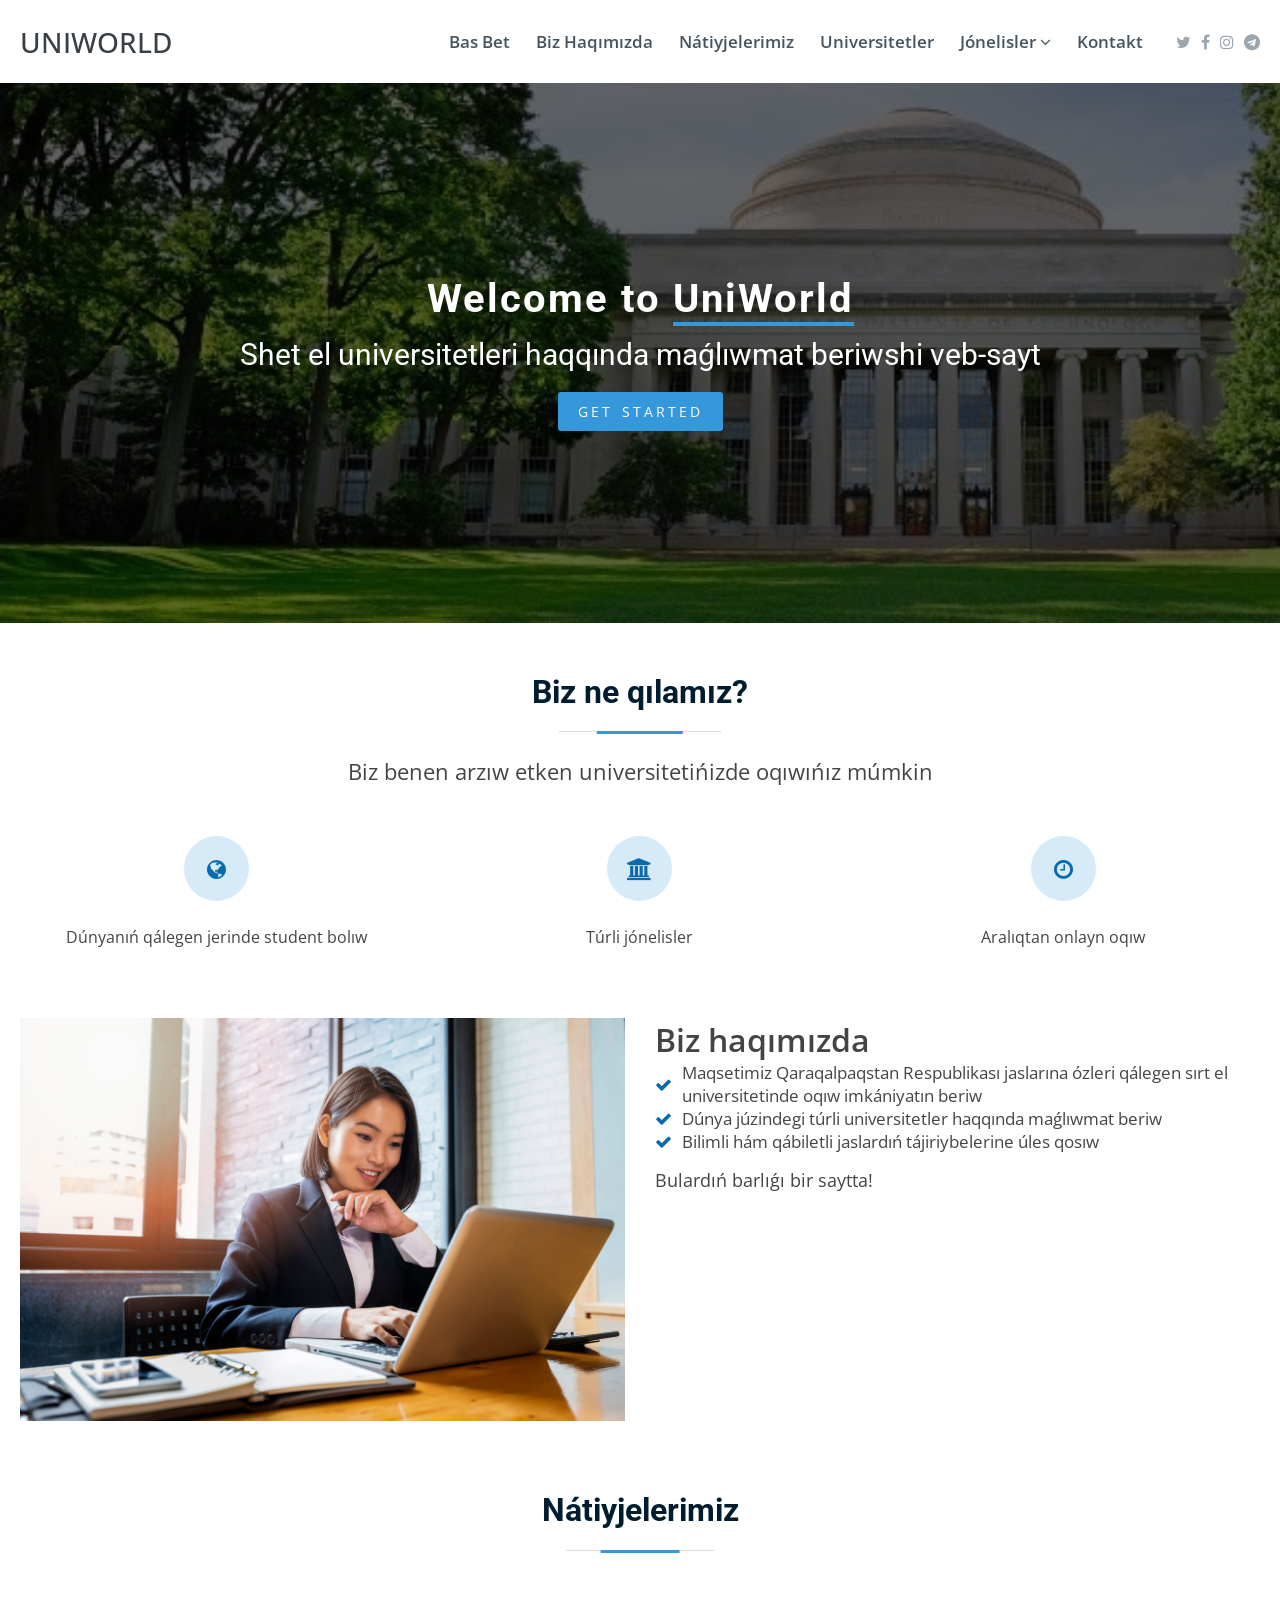
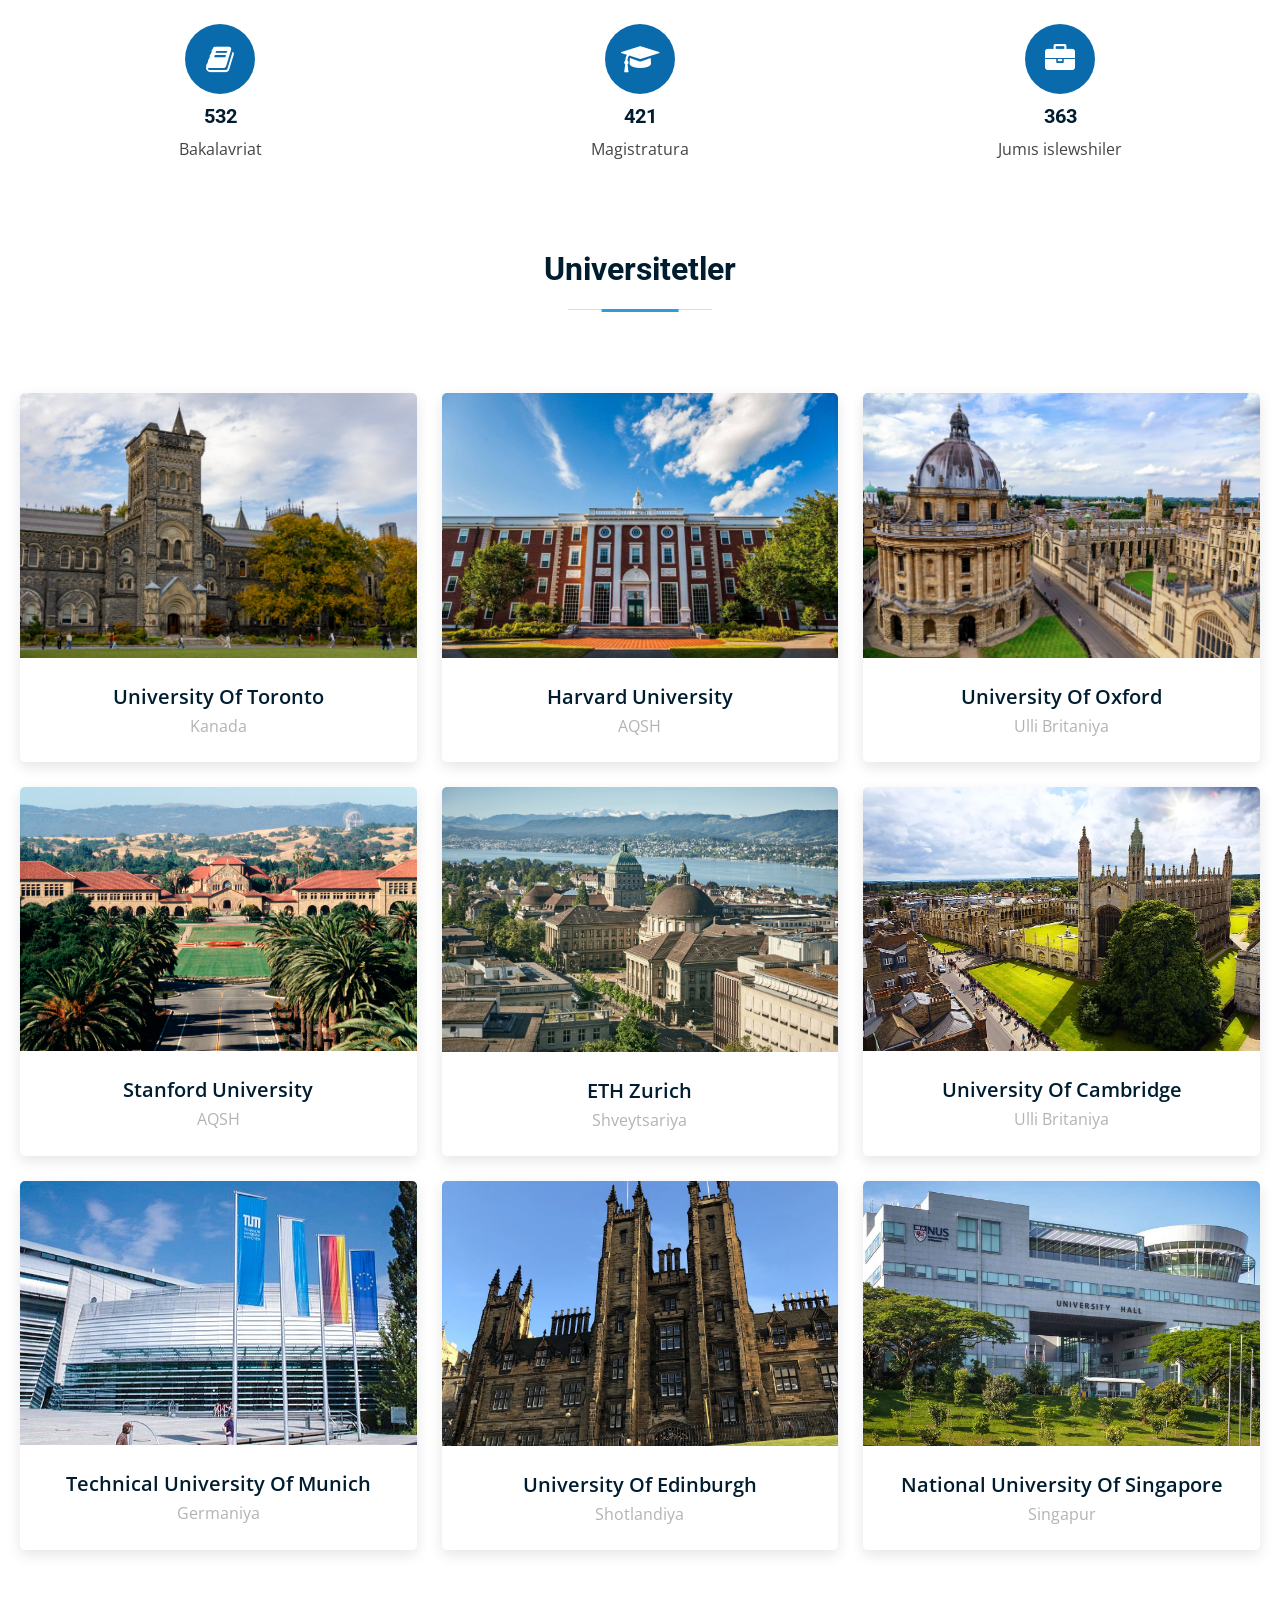
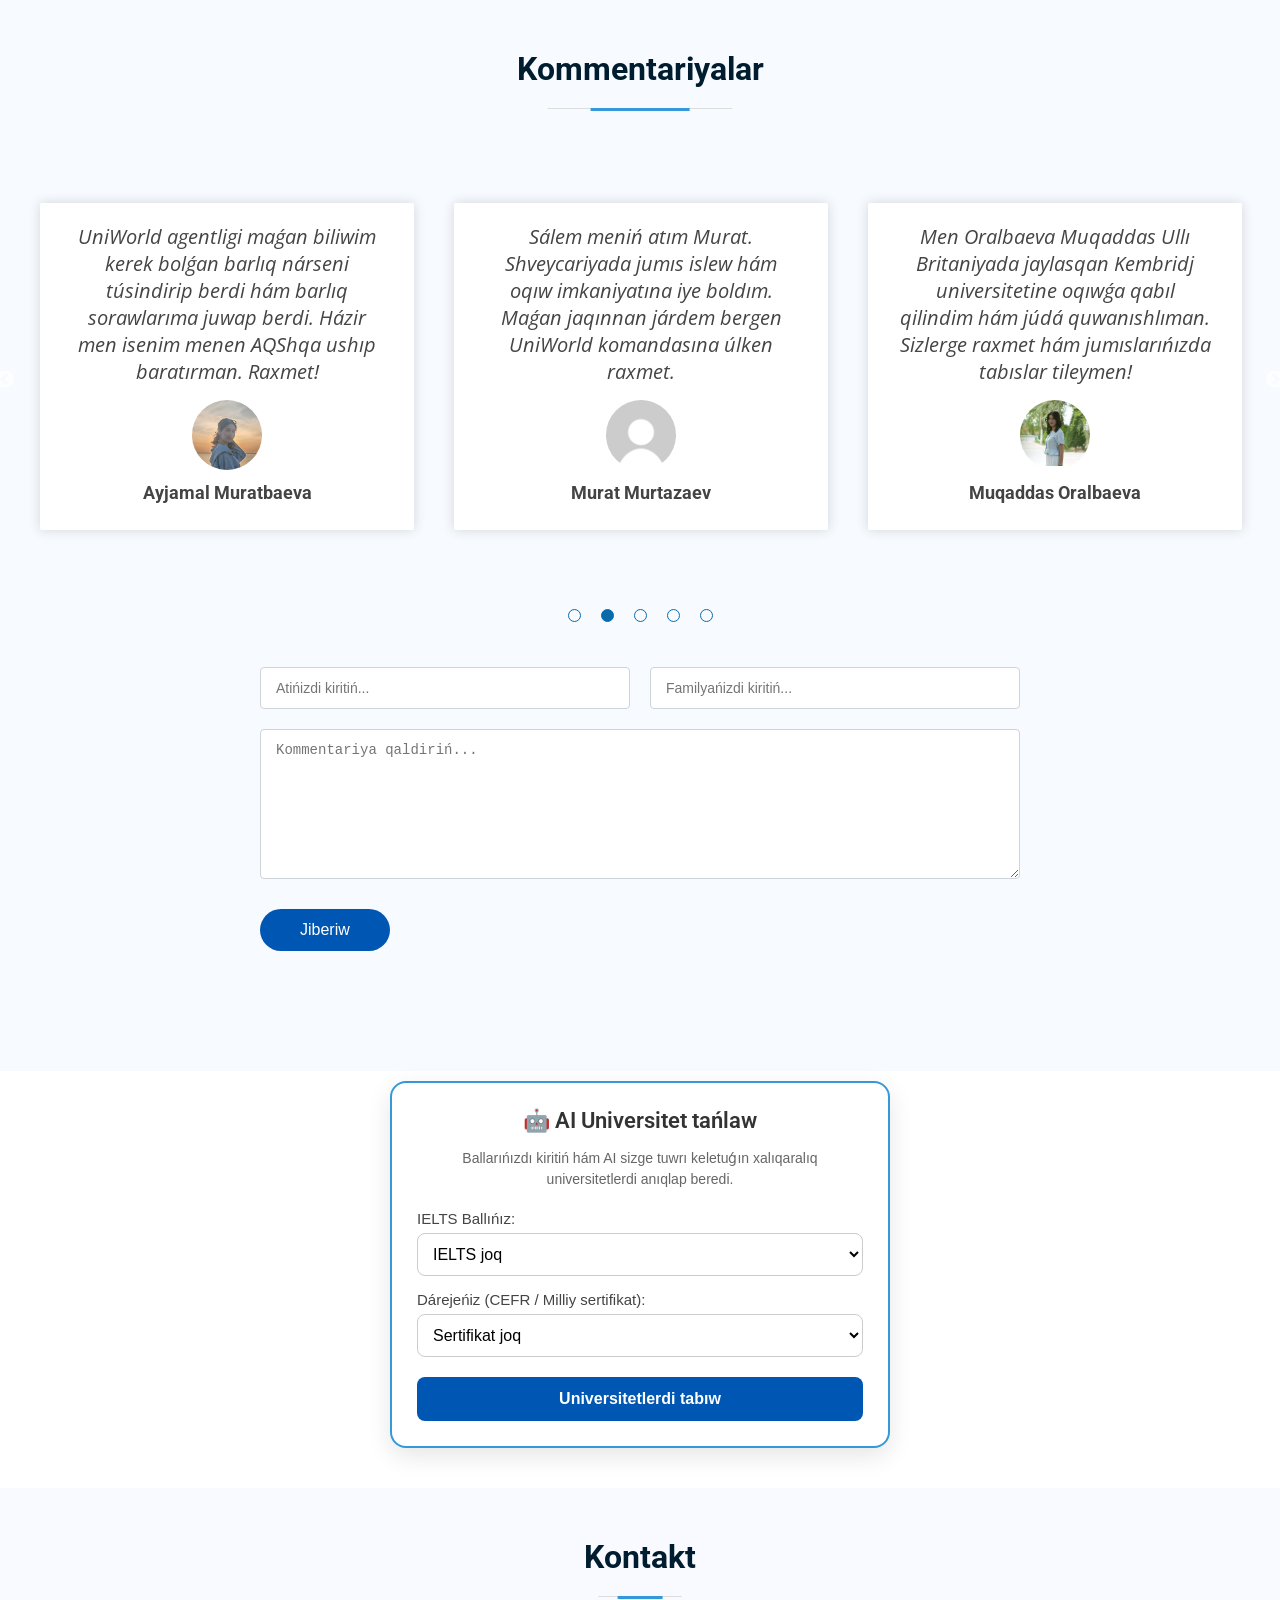
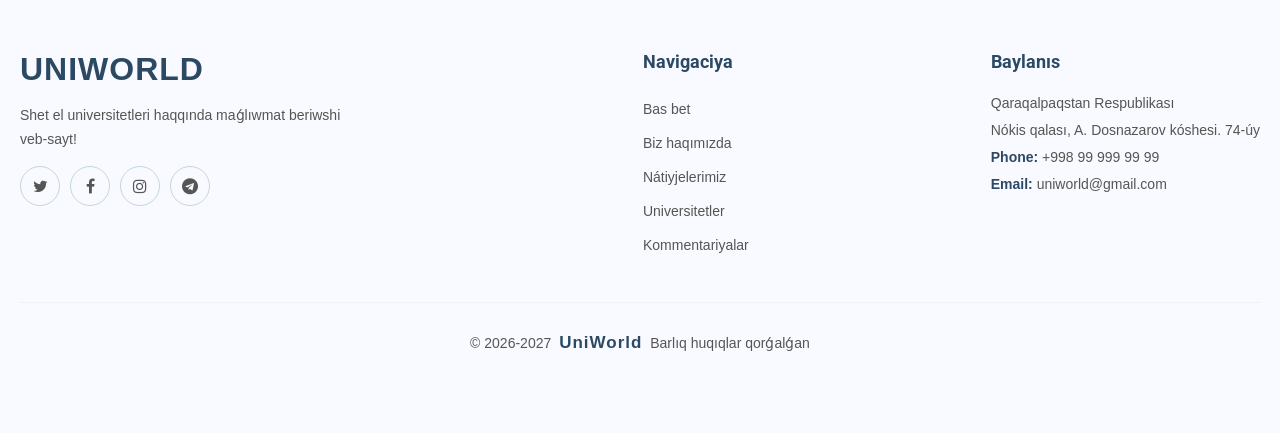
==== commit 02f2ee6f: "Add files via upload" ====
--- a/index.html
+++ b/index.html
@@ -494,11 +494,11 @@
             <form class="comment-form" id="commentForm">
                 <div class="form-group-top"> 
                     <div class="form-name">
-                    <input type="text" id="userName" class="form-control" name="name" placeholder="Atińizdi kiritiń" required="">
+                    <input type="text" id="userName" class="form-control" name="name" placeholder="Atińizdi kiritiń..." required="">
                 </div>
 
                 <div class="form-surname">
-                <input type="text" id="userSurname" class="form-control" name="surname" placeholder="Familyańizdi kiritiń" required="">
+                <input type="text" id="userSurname" class="form-control" name="surname" placeholder="Familyańizdi kiritiń..." required="">
                 </div>
                 </div>
 
@@ -571,7 +571,7 @@
             </div>
         </div>
         <div class="contact-footer-links">
-            <h4>Navigatsiya</h4>
+            <h4>Navigaciya</h4>
             <ul>
             <li><a href="#home">Bas bet</a></li>
             <li><a href="#about">Biz haqımızda</a></li>
--- a/styles/style.css
+++ b/styles/style.css
@@ -694,7 +694,7 @@
 }
 
 .submit-btn {
-  background: #3498db;
+  background: #0056b3;
   border: 0;
   padding: 12px 40px;
   color: #fff;
@@ -781,7 +781,7 @@
 }
 
 .ai-btn:hover {
-    background: var(--ligth-blue);
+    background: #2980b9;
 }
 
 .ai-btn:active {
@@ -934,45 +934,180 @@
 
 /* ========================== @media ========================== */
 
-/* 1. Planshetlar va kichik noutbuklar uchun (Ekran o'lchami 1000px dan kichrayganda) */
-@media (max-width: 1000px) {
-  .header-items, .header-icons {
-    display: none; /* Kompyuter menyusini yashiramiz (JS dagi bars-btn ishlashi uchun) */
-  }
+/* 1. Planshetler hám kishi noutbuklar ushın (max-width: 1024px) */
+@media (max-width: 1024px) {
+  .container {
+    width: 90% !important;
+    margin: 0 auto;
+  }
+
+  /* Universitetler kartochkaları noutbuk/planshette 2 ewden bolıp kórinedi */
+  .university-block__items {
+    grid-template-columns: repeat(2, 1fr) !important;
+    gap: 20px !important;
+  }
+
+  /* Biz ne qilamiz bólimi */
+  .about-block__items {
+    grid-template-columns: repeat(2, 1fr) !important;
+    gap: 20px !important;
+  }
+}
+
+/* 2. Telefonlar ushın (max-width: 768px) */
+@media (max-width: 768px) {
+  
+  /* Ekran shetinen shıǵıw hám gorizontal skroldı joq etedi */
+  html, body {
+    overflow-x: hidden !important;
+    width: 100% !important;
+  }
+
+  .container {
+    width: 92% !important;
+    padding: 0 10px !important;
+    box-sizing: border-box !important;
+  }
+
+  /* Header hám navigaciya menu */
+  .header-inner {
+    position: relative;
+    display: flex;
+    justify-content: space-between;
+    align-items: center;
+  }
+
+  /* Telefon formatında menyu dizimin ústi-ústine jasırıw */
+  .header-menu {
+    position: static;
+  }
+
+  .header-items {
+    display: none; 
+    position: absolute;
+    top: 100%;
+    left: 0;
+    width: 100%;
+    background-color: #ffffff;
+    flex-direction: column !important;
+    padding: 20px 0 !important;
+    box-shadow: 0px 8px 16px rgba(0, 0, 0, 0.1);
+    z-index: 9999;
+  }
+
+  /* JavaScript arqalı menyu ashılǵanda isleytuǵın klass */
+  .header-items.active {
+    display: flex !important;
+  }
+
+  .header-items li {
+    margin: 12px 0 !important;
+    text-align: center;
+    width: 100%;
+  }
+
+  .header-items li a {
+    color: #333333 !important;
+    font-size: 18px;
+    display: block;
+  }
+
+  /* Sociallıq tarmaq ikonkaları telefonda jasırıladı yamasa tómenge túsedi */
+  .header-icons {
+    display: none !important; 
+  }
+
+  /* Telefonda Menyudi kórsetiw */
   .bars-btn {
-    display: flex; /* Mobil menyu tugmachasini ko'rsatamiz */
-  }
+    display: block !important;
+    background: none;
+    border: none;
+    font-size: 24px;
+    cursor: pointer;
+  }
+
+  /* Drop Down */
+  .drop-items, .deep-drop-down {
+    position: static !important;
+    box-shadow: none !important;
+    padding-left: 20px !important;
+    background-color: #f9f9f9 !important;
+  }
+
+  /* Section Banner */
   .section-banner {
-    min-height: 60vh; /* Banner balandligini moslashtiramiz */
-  }
+    padding: 60px 20px !important;
+    text-align: center;
+  }
+
+  .banner-title {
+    font-size: 26px !important;
+    line-height: 1.3 !important;
+  }
+
+  .banner-title-2 {
+    font-size: 16px !important;
+    line-height: 1.4 !important;
+    margin: 15px auto !important;
+  }
+
+  /* Biz ne qılamız? bólimi */
   .about-block__items {
-    grid-template-columns: repeat(2, 1fr); /* Elementlarni 3 tadan 2 taga o'tkazamiz */
-  }
+    grid-template-columns: 1fr !important; /* Ústi-ústine 1 qatar boladı */
+    gap: 20px !important;
+  }
+
+  /* Biz haqımızda súwret hám tekst bólimi */
   .about-top {
-    flex-direction: column; /* Rasm va matnni ketma-ket (ustma-ust) joylashtiramiz */
-  }
-}
-
-/* 2. Mobil telefonlar uchun (Ekran o'lchami 600px dan kichrayganda) */
-@media (max-width: 600px) {
-  .logo-link {
-    font-size: 22px; /* Logotip shriftini biroz kichraytiramiz */
-  }
-  .banner-title {
-    font-size: 28px; /* Asosiy sarlavhani telefon ekraniga moslaymiz */
-  }
-  .banner-title-2 {
-    font-size: 18px;
-  }
-  .about-block__items {
-    grid-template-columns: 1fr; /* Telefonlarda hamma narsa 1 qator bo'lib ustma-ust tushadi */
-  }
+    flex-direction: column !important; /* Súwret joqarıǵa, tekst tómenge túsedi */
+    gap: 25px !important;
+  }
+
+  .about-top__img, .about-top__us {
+    width: 100% !important;
+  }
+
+  .about-top__img img {
+    width: 100% !important;
+    height: auto !important;
+    border-radius: 8px;
+  }
+
+  /* Nátiyjelerimiz bólimi */
   .result-block_items {
-    flex-direction: column;
-    gap: 15px;
-  }
-  .comment-form .form-group-top {
-    flex-direction: column; /* Ism va familiya kiritish oynalari ham ustma-ust tushadi */
-    gap: 15px;
+    flex-direction: column !important; /* Bloklar qısılmastan ústpe-úst túsedi */
+    gap: 30px !important;
+    align-items: center;
+  }
+
+  .result-item {
+    width: 100% !important;
+    max-width: 280px;
+  }
+
+  /* Universitetler bólimi */
+  .university-block__items {
+    grid-template-columns: 1fr !important; /* Telefonda kartochkalar 1 qatardan jaylasadı */
+    gap: 25px !important;
+  }
+
+  .university-item {
+    width: 100% !important;
+    margin: 0 auto;
+  }
+
+  /* Kommentariya bólimi */
+  .slick-slide, .slick-track {
+    display: flex !important;
+  }
+  
+  .slick-slide div {
+    white-space: normal !important; /* Tekstti qaptal tárepke sozıwdı toqtatadı */
+    word-break: break-word !important;
+  }
+
+  /* Kontakt bólimi */
+  #contact .container {
+    text-align: center;
   }
 }
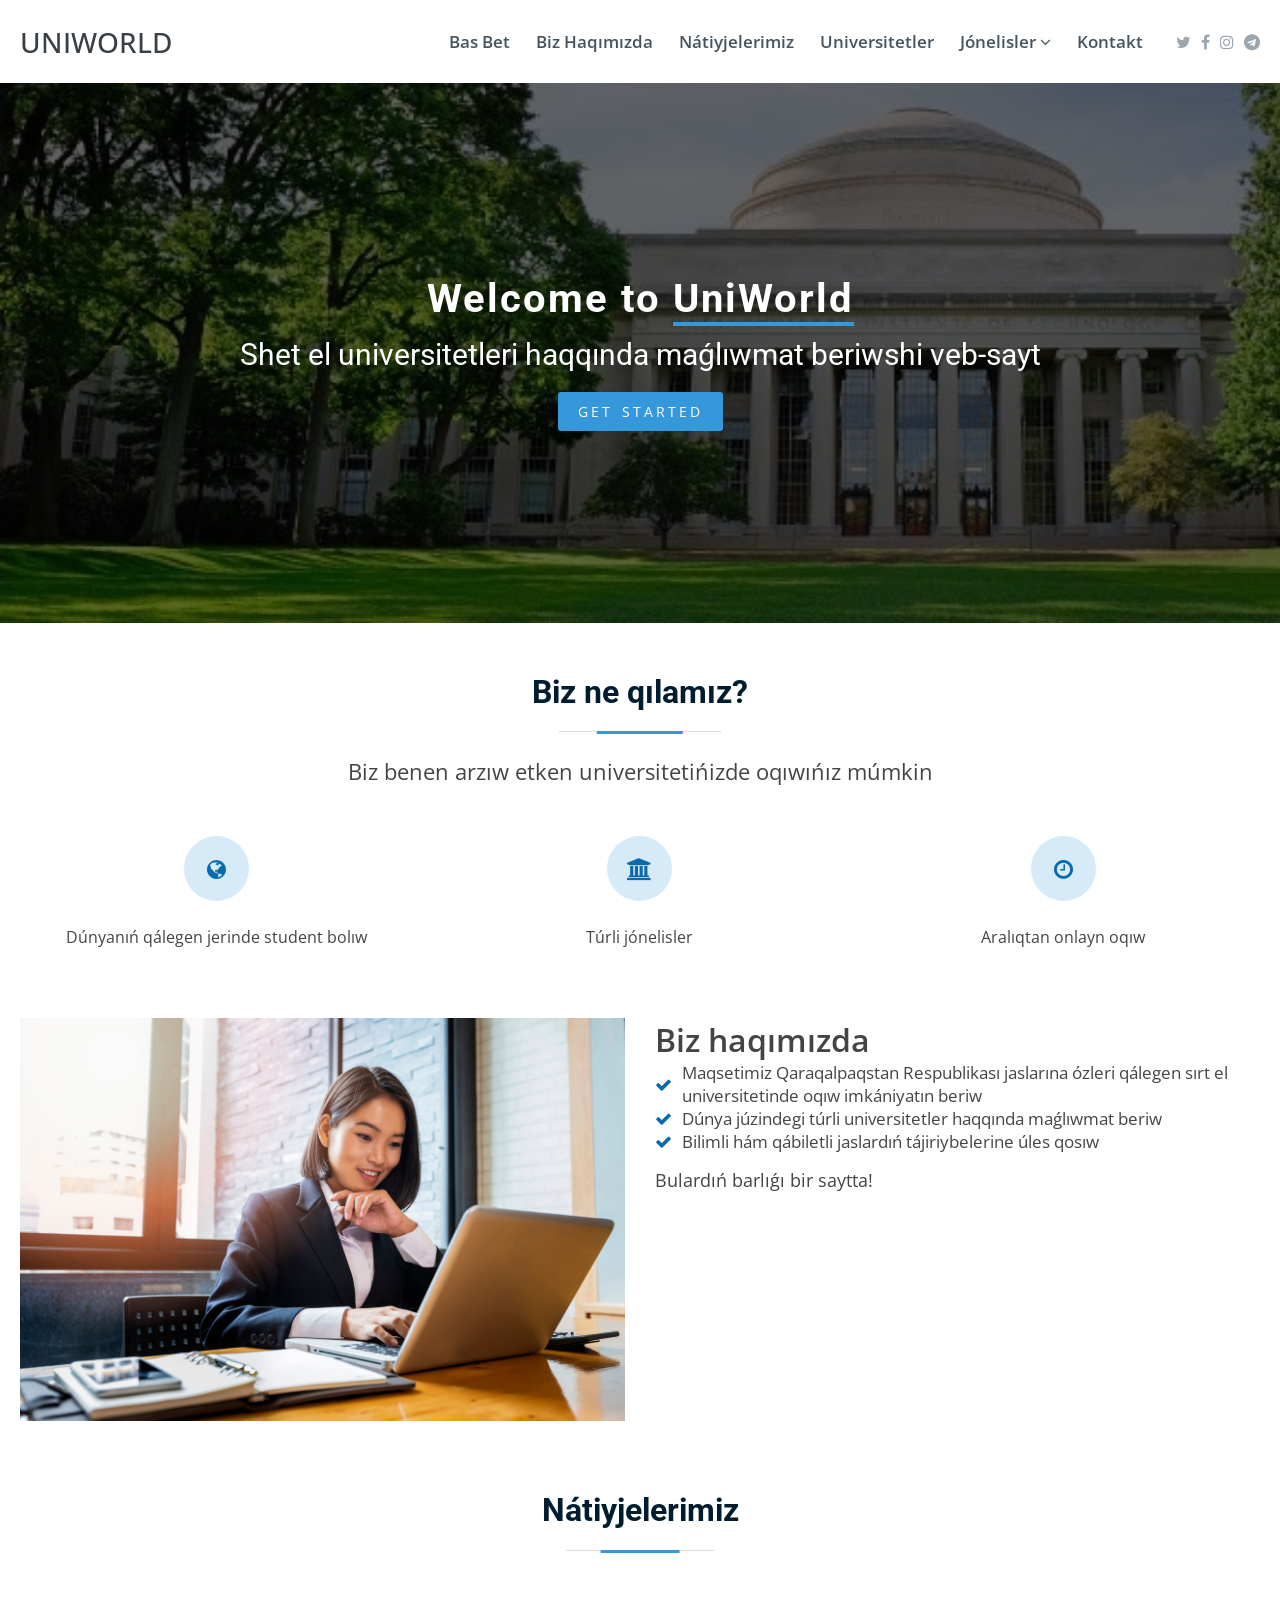
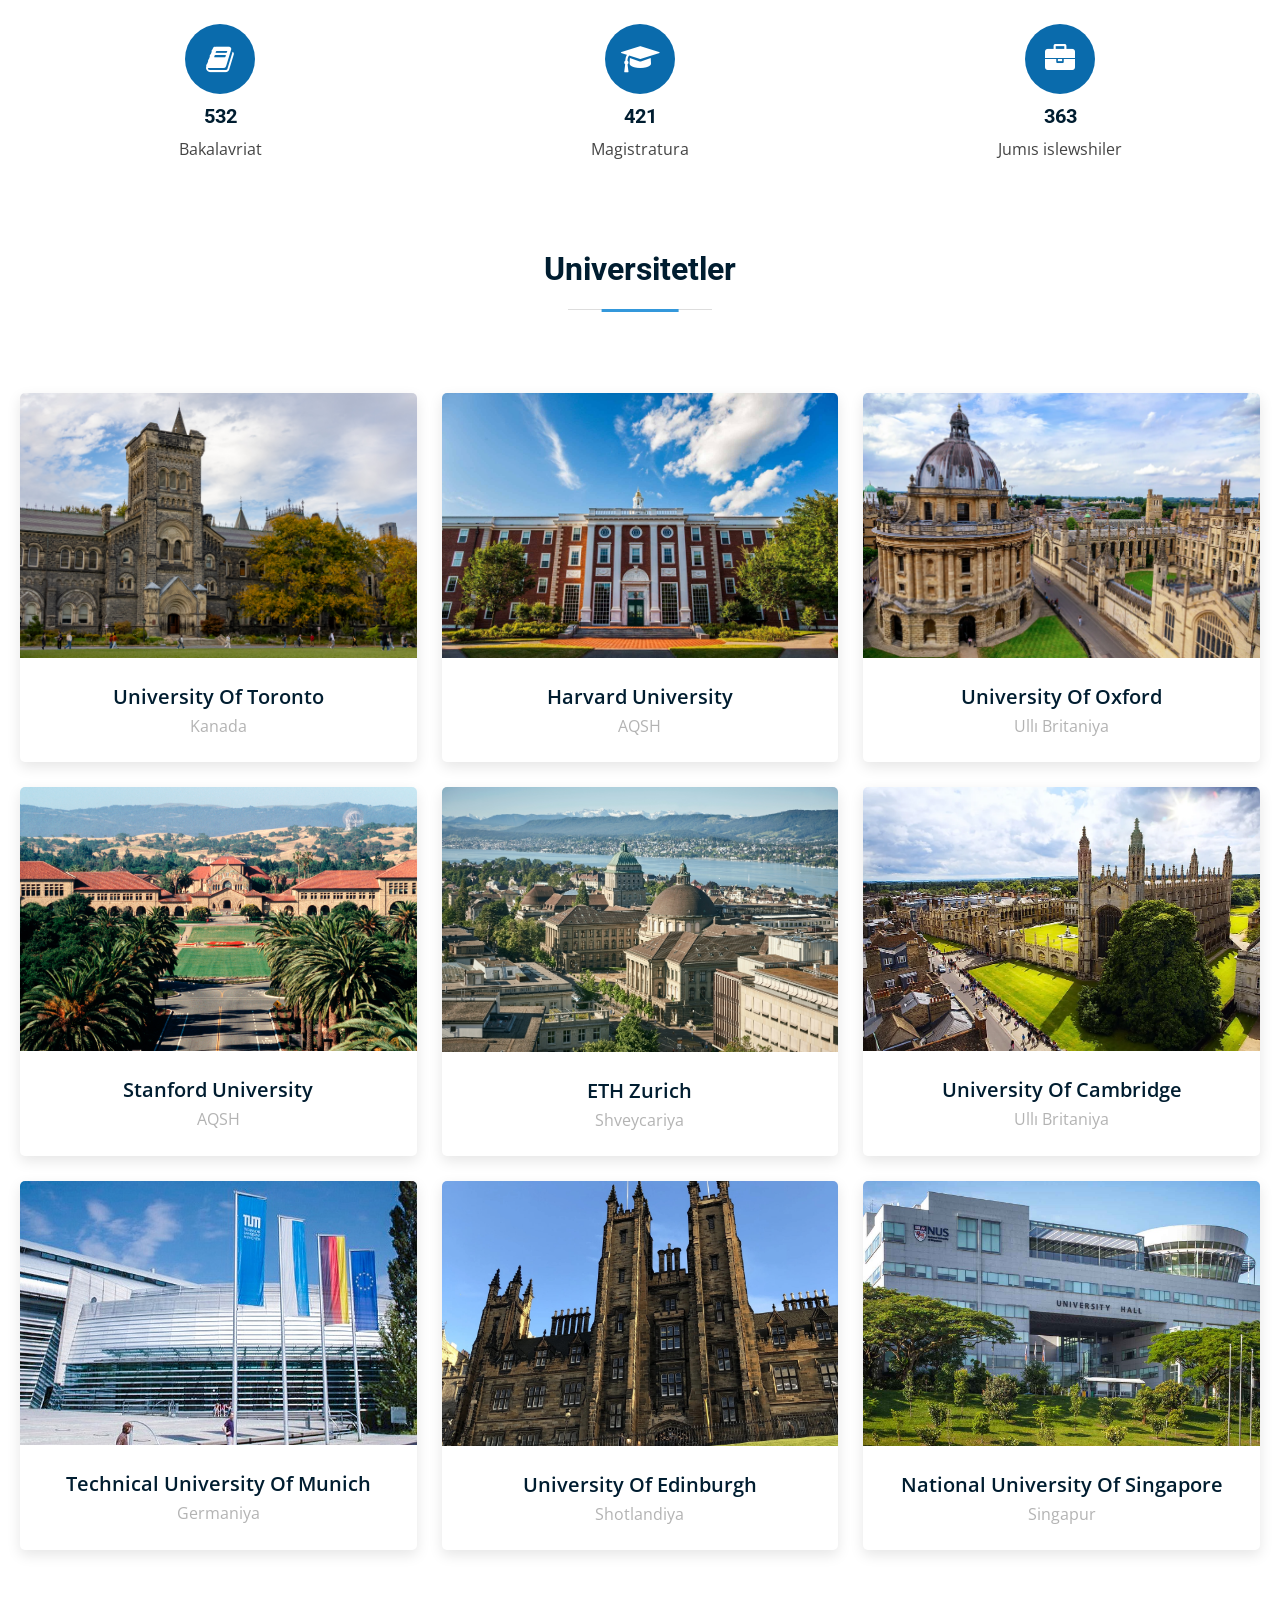
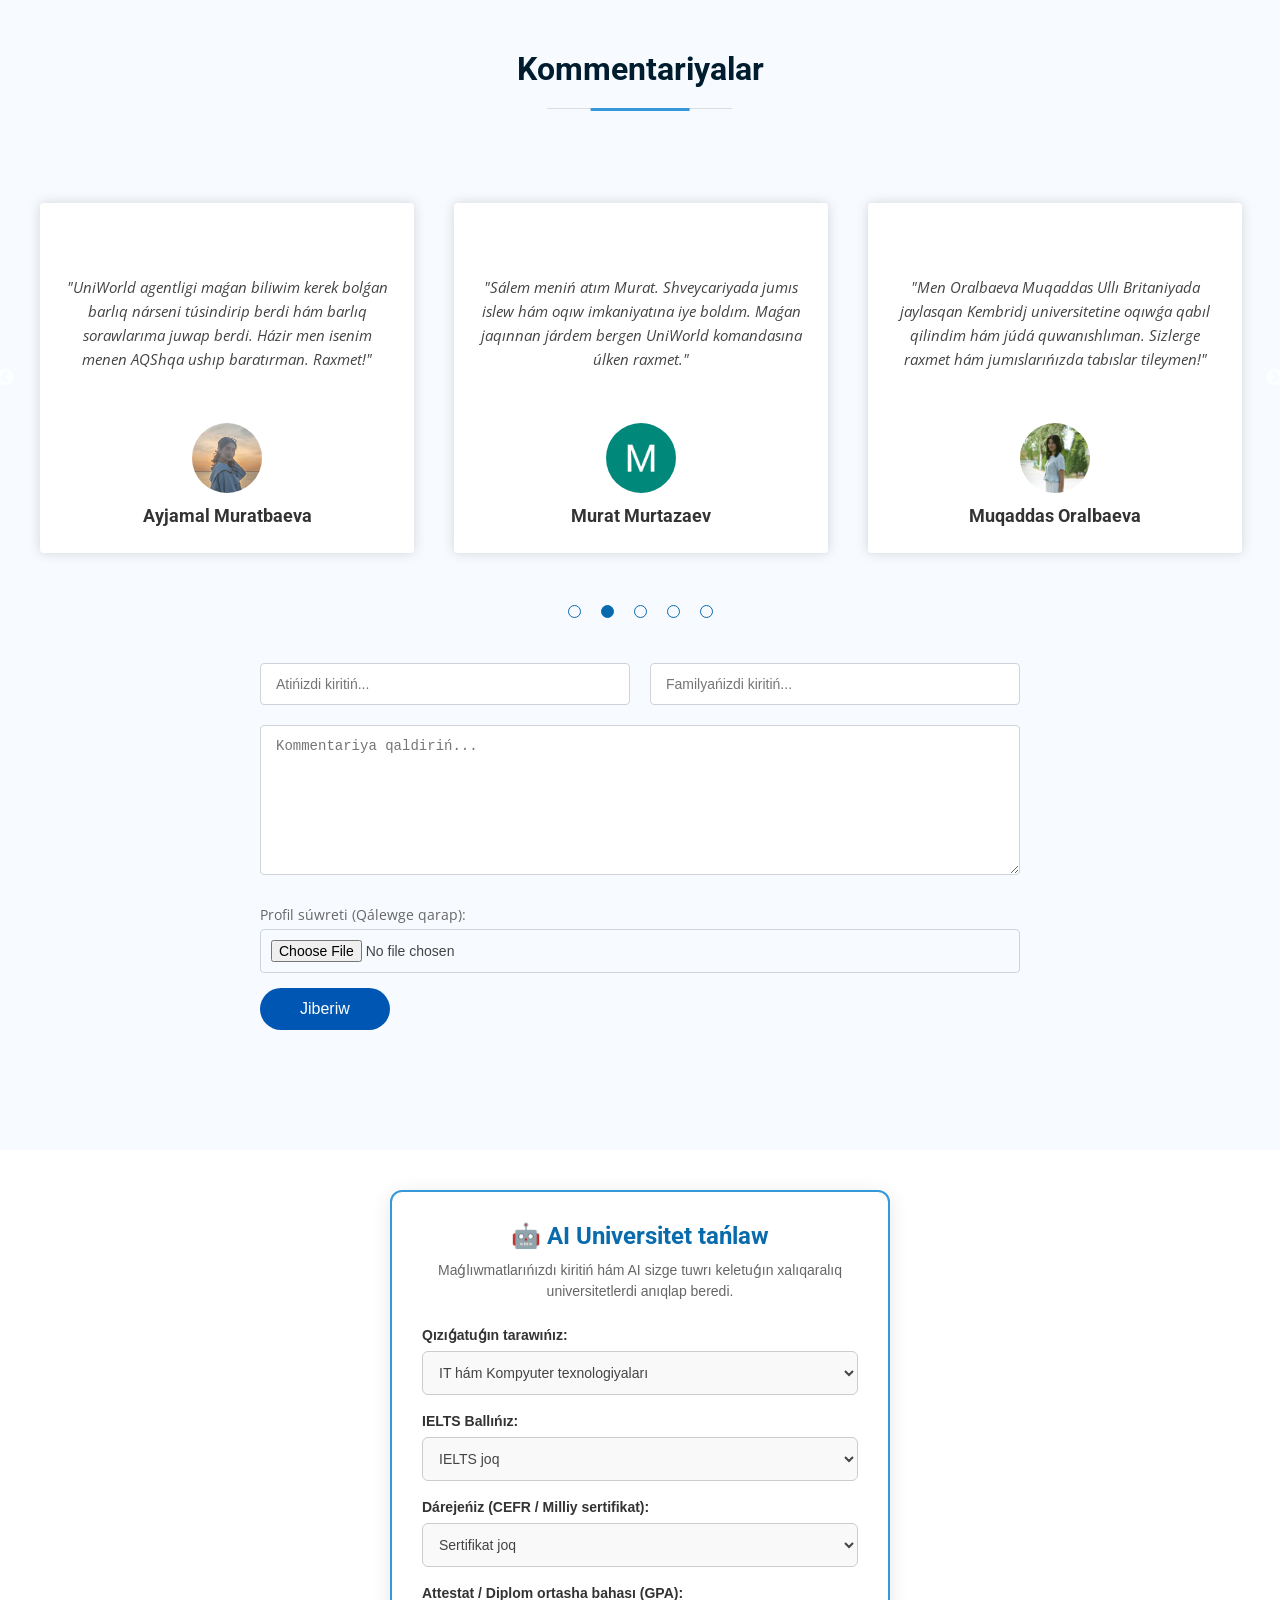
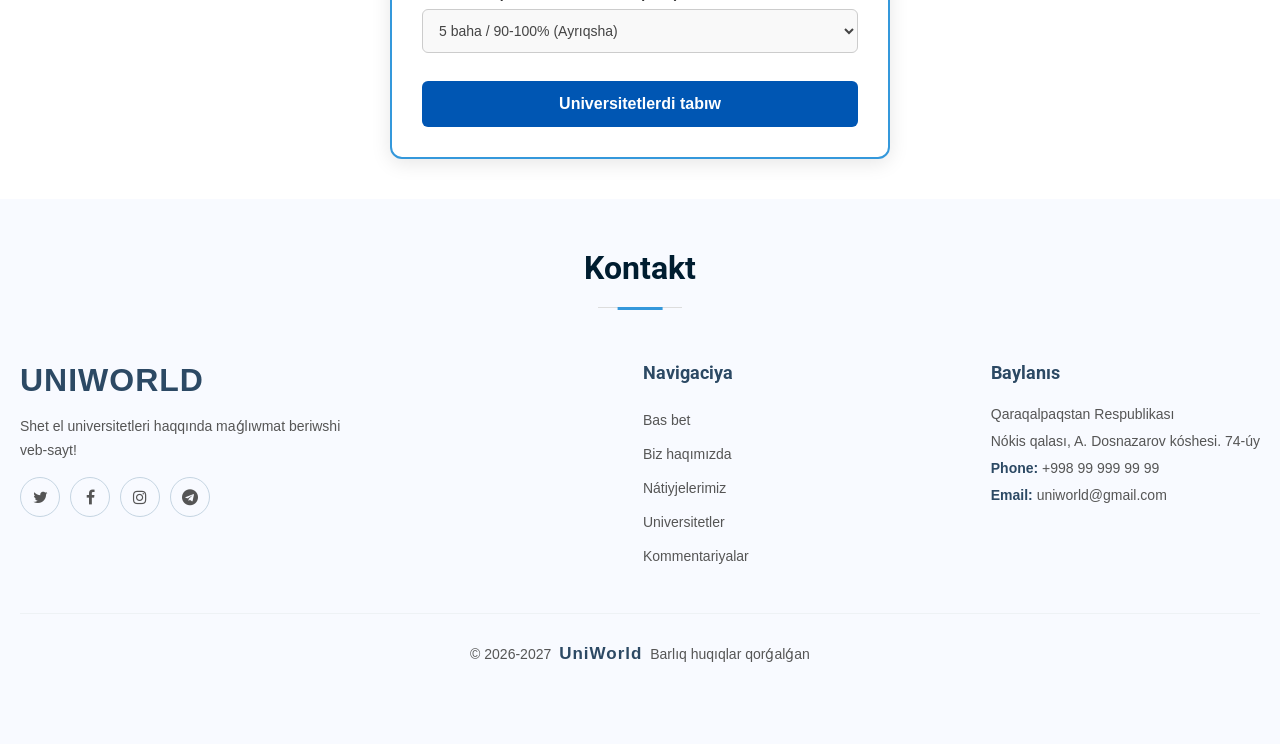
==== commit b3c8850d: "Add files via upload" ====
--- a/index.html
+++ b/index.html
@@ -79,7 +79,7 @@
                                     <a href="#">Medicina</a>
                                 </li>
                                 <li>
-                                    <a href="#">Temir jol</a>
+                                    <a href="#">Biznes</a>
                                 </li>
                             </ul>
                         </li>
@@ -237,17 +237,17 @@
                         <img src="./images/university/university-1.jpg" alt="university_IMG">
                         <div class="university-inner">
                             <div class="university-inner__btns">
-                            <a href="university-info.html" class="round-btn" onclick="saveData('University of Toronto', 'Kanada', './images/university/university-1.jpg', 'Toronto universiteti - Kanadadagi iri joqarı oqiw orınlarınan biri. 1827-jili shólkemlestirilgen. Sanaat texnologiyası, kórkem óner hám ilim, toǵay xojalıǵı, medicina, stomatologiya, pedagog, huqıq, farmakologiya boyınsha qánigeler tayarlaydı. Kitapxanasında 2 mln.ǵa jaqın shıǵarma bar. 50 mıńnan aslam student bilim aladı.')">
-                                <svg width="24" height="24" viewBox="0 0 24 24" fill="none" xmlns="http://www.w3.org/2000/svg">
-                                    <path d="M5 12H19" stroke="white" stroke-width="2" stroke-linecap="round" stroke-linejoin="round"></path>
-                                    <path d="M12 5L19 12L12 19" stroke="white" stroke-width="2" stroke-linecap="round" stroke-linejoin="round"></path>
-                                </svg>
-                            </a>
-                            </div>
-                        </div>
-                    </div>         
-                    <div class="university-item__body">
-                        <a href="#" class="university-link">University of Toronto</a>
+                                <a href="university-info.html" class="round-btn" onclick="saveData('University of Toronto', 'Kanada', './images/university/university-1.jpg', 'Toronto universiteti - Kanadadaǵi iri joqarı oqıw orınlarınan biri. 1827-jili shólkemlestirilgen. Sanaat texnologiyası, kórkem óner hám ilim, medicina, stomatologiya, pedagogika, huqıq, farmakologiya boyınsha qánigeler tayarlaydı. \n\nOrtasha kontrakt: Jılına $45,000 - $65,000. \nGrantlar: Lester B. Pearson International Scholarship (100% tolıq grant). \nMinimal akademiyalıq talaplar: IELTS: 6.5 (hár bir bólimnen 6.0+), GPA: 85%+.')">
+                                    <svg width="24" height="24" viewBox="0 0 24 24" fill="none" xmlns="http://www.w3.org/2000/svg">
+                                        <path d="M5 12H19" stroke="white" stroke-width="2" stroke-linecap="round" stroke-linejoin="round"></path>
+                                        <path d="M12 5L19 12L12 19" stroke="white" stroke-width="2" stroke-linecap="round" stroke-linejoin="round"></path>
+                                    </svg>
+                                </a>
+                            </div>
+                        </div>
+                    </div>         
+                    <div class="university-item__body">
+                        <a href="university-info.html" class="university-link">University of Toronto</a>
                         <p class="university-country">Kanada</p>
                     </div>
                 </div>
@@ -257,17 +257,17 @@
                         <img src="./images/university/university-2.jpg" alt="university_IMG">
                         <div class="university-inner">
                             <div class="university-inner__btns">
-                            <a href="university-info.html" class="round-btn" onclick="saveData('Harvard University', 'AQSH', './images/university/university-2.jpg', 'Garvard universiteti - Amerika Qurama Shtatlarındaǵı áyyemgi hám belgili universitetlerden biri. 1636-jılı kolledj sıpatında shólkemlestirilgen. Boston qalası janındaǵı Kembridj qalasında jaylasqan. 1639-jildan kolledjge óz múlkiniń yarımı hám kitapxanasın miyras etip qaldırģan inglis wáziri, kórkem óner bakalavri J. Garvard atı menen ataladı. 19-ásirdiń 1-shereginde universitetke aylandırılgan. Universitet sociallıq, tábiyǵıy hám yuridikalıq pánler, medicina, pedagogika, ámeliy fizika, siyasiy ekonomika, injenerlik hám basqa da tarawlar boyınsha qánigeler tayarlaydı. Universitette 20 mıńǵa shamalas student bilim aladı. Kitapxanasında (1638-jil shólkemlestirilgen) 8 millionģa jaqın shiģarma saqlanadi.')">
-                                <svg width="24" height="24" viewBox="0 0 24 24" fill="none" xmlns="http://www.w3.org/2000/svg">
-                                    <path d="M5 12H19" stroke="white" stroke-width="2" stroke-linecap="round" stroke-linejoin="round"></path>
-                                    <path d="M12 5L19 12L12 19" stroke="white" stroke-width="2" stroke-linecap="round" stroke-linejoin="round"></path>
-                                </svg>
-                            </a>
-                            </div>
-                        </div>
-                    </div>
-                    <div class="university-item__body">
-                        <a href="#" class="university-link">Harvard University</a>
+                                <a href="university-info.html" class="round-btn" onclick="saveData('Harvard University', 'AQSH', './images/university/university-2.jpg', 'Harvard universiteti - AQSHtaǵı eń abıraylı joqarı bilimlendiriw shólkemlerinen biri, Ayvi ligası (Ivy League) nıń aǵzası. Siyasat, huqıq, ilim hám biznes baǵdarlarında dúnya jetekshisi esaplanadı. \n\nOrtasha kontrakt: Jılına $58,000 – $65,000. \nGrantlar: Harvard Financial Aid (Shańaraq dáramatına qarap 100% ke shekem biypul oqıw). \nMinimal akademiyalıq talaplar: IELTS: 7.5+, GPA: 4.0/4.0, SAT/ACT imtixanları.')">
+                                    <svg width="24" height="24" viewBox="0 0 24 24" fill="none" xmlns="http://www.w3.org/2000/svg">
+                                        <path d="M5 12H19" stroke="white" stroke-width="2" stroke-linecap="round" stroke-linejoin="round"></path>
+                                        <path d="M12 5L19 12L12 19" stroke="white" stroke-width="2" stroke-linecap="round" stroke-linejoin="round"></path>
+                                    </svg>
+                                </a>
+                            </div>
+                        </div>
+                    </div>         
+                    <div class="university-item__body">
+                        <a href="university-info.html" class="university-link">Harvard University</a>
                         <p class="university-country">AQSH</p>
                     </div>
                 </div>
@@ -277,18 +277,18 @@
                         <img src="./images/university/university-3.jpg" alt="university_IMG">
                         <div class="university-inner">
                             <div class="university-inner__btns">
-                            <a href="university-info.html" class="round-btn" onclick="saveData('University of Oxford', 'Ulli Britaniya', './images/university/university-3.jpg', 'Oksford universiteti (inglizshe: University of Oxford; rásmiy emes atı Oxford University yamasa Oxford) - Angliyada jaylasqan iri hám áyyemgi universitet. Inglis tilinde sóylesetuǵın dúnyada eń áyyemgi universitet hám pútkil dúnyadaǵı eń áyyemgi házirge shekem bar bolǵan universitet. 1096-jili Oksford qalasında shólkemlestirilgen. Universitette túrli dáwirlerde John Wycliffe, Thomas More, John Locke, Robert Boyle sabaq bergen. Teologiya, huqıq, medicina, klassikalıq ádebiyat, jańa hám eń jańa tariyx, inglis tili hám ádebiyatı, orta ásir hám házirgi zaman Evropa tilleri hám ádebiyatı, shıǵıstanıw, fizika, matematika, biologiya, awıl xojalıǵı ilimleri, psixologiya, antropologiya, geografiya, kórkem ónertanıw, muzıka boyınsha qánigeler tayarlaydı. Bir qansha qánigelestirilgen institut hám laboratoriyaları, muzeyleri bar. Tiykargı kitapxanası 1602-jili shólkemlestirilgen.')">
-                                <svg width="24" height="24" viewBox="0 0 24 24" fill="none" xmlns="http://www.w3.org/2000/svg">
-                                    <path d="M5 12H19" stroke="white" stroke-width="2" stroke-linecap="round" stroke-linejoin="round"></path>
-                                    <path d="M12 5L19 12L12 19" stroke="white" stroke-width="2" stroke-linecap="round" stroke-linejoin="round"></path>
-                                </svg>
-                            </a>
-                            </div>
-                        </div>
-                    </div>
-                    <div class="university-item__body">
-                        <a href="#" class="university-link">University of Oxford</a>
-                        <p class="university-country">Ulli Britaniya</p>
+                                <a href="university-info.html" class="round-btn" onclick="saveData('University of Oxford', 'Ullı Britaniya', './images/university/university-3.jpg', 'Oxford universiteti - Inglis tilinde sóylesiwshi dúnyanıń eń áyyemgi hám abıraylı universiteti. Kúshli kolledj sisteması hám tereń akademiyalıq úrp-ádetlerge iye. \n\nOrtasha kontrakt: Jılına £33,000 – £48,000. \nGrantlar: Clarendon Fund hám Oxford Graduate Scholarships (100% tolıq grant). \nMinimal akademiyalıq talaplar: IELTS: 7.5, GPA: Joqarı (A-level: 95%+).')">
+                                    <svg width="24" height="24" viewBox="0 0 24 24" fill="none" xmlns="http://www.w3.org/2000/svg">
+                                        <path d="M5 12H19" stroke="white" stroke-width="2" stroke-linecap="round" stroke-linejoin="round"></path>
+                                        <path d="M12 5L19 12L12 19" stroke="white" stroke-width="2" stroke-linecap="round" stroke-linejoin="round"></path>
+                                    </svg>
+                                </a>
+                            </div>
+                        </div>
+                    </div>         
+                    <div class="university-item__body">
+                        <a href="university-info.html" class="university-link">University of Oxford</a>
+                        <p class="university-country">Ullı Britaniya</p>
                     </div>
                 </div>
 
@@ -297,17 +297,17 @@
                         <img src="./images/university/university-4.jpg" alt="university_IMG">
                         <div class="university-inner">
                             <div class="university-inner__btns">
-                            <a href="university-info.html" class="round-btn" onclick="saveData('Stanford University', 'AQSH', './images/university/university-4.jpg', 'Stanford universiteti yamasa Stanford Amerika Qurama Shtatlarınıń Kaliforniya shtatında jaylasqan jeke menshik universitet. Ilim, texnologiya, biznes basqarıw hám basqa da bir qatar tarawlar boyınsha AQShta hám jáhánde jetekshi orında turadı. Ol jerde 17 000 nan aslam student bilim aladı. Universitet 1885-jılı Leland hám Djeyn Stenford tárepinen 15 jasında tifoid bezgek keselliginen qaytıs bolǵan jalǵız perzenti Leland Stenford Jr. esteligine tiykarlanǵan. Universitet jeke menshik qarjı esabınan shólkemlestirilgen. Leland amerikalı senator hám Kaliforniya gubernatorı bolıp, temir magnatı sıpatında baylıq arttırǵan. Stenford 1893-jılı Leland óliminen keyin hám jáne 1906-jılı San-Fransiskodaǵı jer silkiniw sebepli kampustıń kópshilik bólegi wayran bolǵannan keyin finanslıq qıyınshılıqtı bastan keshirdi. Geologiya, gumanitar hám anıq pánler, huqıqtanıw, medicina, pedagog, dene tárbiyası boyınsha qánigeler tayarlaydı. 13 mıńnan aslam student bilim aladı. Kitapxanasında (1885-jil shólkemlestirilgen) 3,5 millionnan artıq shiģarma saqlanadi.')">
-                                <svg width="24" height="24" viewBox="0 0 24 24" fill="none" xmlns="http://www.w3.org/2000/svg">
-                                    <path d="M5 12H19" stroke="white" stroke-width="2" stroke-linecap="round" stroke-linejoin="round"></path>
-                                    <path d="M12 5L19 12L12 19" stroke="white" stroke-width="2" stroke-linecap="round" stroke-linejoin="round"></path>
-                                </svg>
-                            </a>
-                            </div>
-                        </div>
-                    </div>
-                    <div class="university-item__body">
-                        <a href="#" class="university-link">Stanford University</a>
+                                <a href="university-info.html" class="round-btn" onclick="saveData('Stanford University', 'AQSH', './images/university/university-4.jpg', 'Stanford universiteti - Silikon oypatınıń orayında jaylasqan. IT, joqarı texnologiyalar, injiniring, isbilermenlik hám biznes startaplar jaratıw bóliminde dúnyada eń aldınǵı orında turadı. \n\nOrtasha kontrakt: Jılına $62.000. \nGrantlar: Knight-Hennessy Scholars hám talapqa tiykarlanǵan ishki grantlar. \nMinimal akademiyalıq talaplar: IELTS: 7.0+, GPA:  bahalar (3.9+) hám jetekshilik portfoliosi.')">
+                                    <svg width="24" height="24" viewBox="0 0 24 24" fill="none" xmlns="http://www.w3.org/2000/svg">
+                                        <path d="M5 12H19" stroke="white" stroke-width="2" stroke-linecap="round" stroke-linejoin="round"></path>
+                                        <path d="M12 5L19 12L12 19" stroke="white" stroke-width="2" stroke-linecap="round" stroke-linejoin="round"></path>
+                                    </svg>
+                                </a>
+                            </div>
+                        </div>
+                    </div>         
+                    <div class="university-item__body">
+                        <a href="university-info.html" class="university-link">Stanford University</a>
                         <p class="university-country">AQSH</p>
                     </div>
                 </div>
@@ -317,18 +317,18 @@
                         <img src="./images/university/university-5.jpg" alt="university_IMG">
                         <div class="university-inner">
                             <div class="university-inner__btns">
-                            <a href="university-info.html" class="round-btn" onclick="saveData('ETH Zurich', 'Shveytsariya', './images/university/university-5.jpg', 'Syurix universiteti (UZH-University of Zürich, nem. Universitet Zürich) - Shveycariyadagi iri universitet. Shveycariyalıq shirkew reformatorı hám siyasiy ǵayratker, ol Svingli tiykar salǵan (1523) mektep tiykarında 1833-jili shólkemlestirilgen. Huqıq, ekonomika, medicina, kórkem óner, tariyx, arxeologiya, filosofiya, ádebiyat, lingvistika, pedagogika hám psixologiya, astronomiya, biologiya, genetika, geologiya, fizika, geografiya, ximiya, matematika hám basqa da qánigelikler boyınsha qánigeler tayarlaydı. Botanika bagı muzeyi (1836), zoologiya (1837) hám paleontologiya (1956) muzeyleri, ilimiy kitapxanası (1,5 mln.nan artıq shıǵarma) bar. 19 mıńǵa shamalas student bilim aladı. Bul Shveycariyadaǵı eń iri universitet bolıp, 28 000 student hújjet tapsırǵan. Ol 1833-jilda. 1525-jılǵa barıp taqalatuǵın huqıq, medicina kolledjleri hám jańa filosofiya fakultetinen quralǵan.')">
-                                <svg width="24" height="24" viewBox="0 0 24 24" fill="none" xmlns="http://www.w3.org/2000/svg">
-                                    <path d="M5 12H19" stroke="white" stroke-width="2" stroke-linecap="round" stroke-linejoin="round"></path>
-                                    <path d="M12 5L19 12L12 19" stroke="white" stroke-width="2" stroke-linecap="round" stroke-linejoin="round"></path>
-                                </svg>
-                            </a>
-                            </div>
-                        </div>
-                    </div>
-                    <div class="university-item__body">
-                        <a href="#" class="university-link">ETH Zurich</a>
-                        <p class="university-country">Shveytsariya</p>
+                                <a href="university-info.html" class="round-btn" onclick="saveData('ETH Zurich', 'Shveycariya', './images/university/university-5.jpg', 'ETH Zurich - Evropanıń eń kúshli texnika hám injenerlik joqarı oqıw ornı (Albert Eynshteyn oqıǵan orın). Kontrakt bahası júdá arzan, biraq qabıllaw sisteması júdá qatań. \n\nOrtasha kontrakt: Jılına 1500 CHF (shama menen 1600$). \nGrantlar: Excellence Scholarship (ESOP) - oqıw biypul hám stipendiya beriledi. \nMinimal akademiyalıq talaplar: IELTS: 7.0+ yaki Nemis tili (C1), diplom bahası 95%+ hám ishki imtixanlar.')">
+                                    <svg width="24" height="24" viewBox="0 0 24 24" fill="none" xmlns="http://www.w3.org/2000/svg">
+                                        <path d="M5 12H19" stroke="white" stroke-width="2" stroke-linecap="round" stroke-linejoin="round"></path>
+                                        <path d="M12 5L19 12L12 19" stroke="white" stroke-width="2" stroke-linecap="round" stroke-linejoin="round"></path>
+                                    </svg>
+                                </a>
+                            </div>
+                        </div>
+                    </div>         
+                    <div class="university-item__body">
+                        <a href="university-info.html" class="university-link">ETH Zurich</a>
+                        <p class="university-country">Shveycariya</p>
                     </div>
                 </div>
 
@@ -337,18 +337,18 @@
                         <img src="./images/university/university-6.jpg" alt="university_IMG">
                         <div class="university-inner">
                             <div class="university-inner__btns">
-                            <a href="university-info.html" class="round-btn" onclick="saveData('University of Cambridge', 'Ulli Britaniya', './images/university/university-6.jpg', 'Kembridj universiteti (inglizshe: University of Cambridge; latinsha: Universitas Cantabrigiensis) - Ulli Britaniyadagi eń áyyemgi universitetlerden biri bolip, eń áyyemgi universitetler boyinsha 3-orinda turadi. Kembridj universiteti XIII ásirdiń 1209-jılı ashılǵan bolıp, házirge shekem J.K.Maksvell, P.Dirak, J.Tomson, E.Rezerford hám basqa da belgili ullı ilimpazlar jumıs islegen. Filologiya, muzıka, shıǵıstanıw, ekonomika hám siyasat, tariyx, huqıq, filosofiya, injenerlik geologiyası hám geografiya, matematika, fizika, ximiya, arxeologiya, biologiya, medicina, pedagogika, antropologiya hám basqa da qánigelikler boyınsha qánigeler tayarlaydı. 13 mıńǵa shamalas student bilim aladı. Kitapxanasında 3 millionnan aslam shıǵarma saqlanadı. Universitet maǵlıwmatlarına bola, Kembridj pitkeriwshileri hám oqıtıwshıları 121 Nobel sıylıǵın qolǵa kirgizgen, bul dúnyadaǵı barlıq universitetler arasında eń kóp.')">
-                                <svg width="24" height="24" viewBox="0 0 24 24" fill="none" xmlns="http://www.w3.org/2000/svg">
-                                    <path d="M5 12H19" stroke="white" stroke-width="2" stroke-linecap="round" stroke-linejoin="round"></path>
-                                    <path d="M12 5L19 12L12 19" stroke="white" stroke-width="2" stroke-linecap="round" stroke-linejoin="round"></path>
-                                </svg>
-                            </a>
-                            </div>
-                        </div>
-                    </div>
-                    <div class="university-item__body">
-                        <a href="#" class="university-link">University of Cambridge</a>
-                        <p class="university-country">Ulli Britaniya</p>
+                                <a href="university-info.html" class="round-btn" onclick="saveData('University of Cambridge', 'Ullı Britaniya', './images/university/university-6.jpg', 'Cambridge universiteti - Ilimiy oylap tabıwlar hám Nobel sıylıǵınıń laureatları sanı boyınsha dúnyada absolyut jetekshi bolǵan eń abıraylı, tariyxıy hám áyyemgi universitetlerden biri. \n\nOrtasha kontrakt: Jılına £35,000 – £55,000. \nGrantlar: Gates Cambridge hám Cambridge Trust grantları (100% tolıq grant sisteması). \nMinimal akademiyalıq talaplar: IELTS: 7.5 (hár bir bólimnen 7.0+), GPA: Tek ǵana ayrıqsha bahalar (3.9+).')">
+                                    <svg width="24" height="24" viewBox="0 0 24 24" fill="none" xmlns="http://www.w3.org/2000/svg">
+                                        <path d="M5 12H19" stroke="white" stroke-width="2" stroke-linecap="round" stroke-linejoin="round"></path>
+                                        <path d="M12 5L19 12L12 19" stroke="white" stroke-width="2" stroke-linecap="round" stroke-linejoin="round"></path>
+                                    </svg>
+                                </a>
+                            </div>
+                        </div>
+                    </div>         
+                    <div class="university-item__body">
+                        <a href="university-info.html" class="university-link">University of Cambridge</a>
+                        <p class="university-country">Ullı Britaniya</p>
                     </div>
                 </div>
 
@@ -357,17 +357,17 @@
                         <img src="./images/university/university-7.jpg" alt="university_IMG">
                         <div class="university-inner">
                             <div class="university-inner__btns">
-                            <a href="university-info.html" class="round-btn" onclick="saveData('Technical University of Munich', 'Germaniya', './images/university/university-7.jpg', 'Myunxen universiteti, Lyudvig Maksimilian atındaǵı Myunxen universiteti - Germaniyanıń áyyemgi hám iri universitetlerinen biri. 1472-jili Ingolshtadt qalasında shólkemlestirilgen. 19-ásir baslarında Landsxut qalasına kóshirilgen. 1826-jildan Myunxen qalasında. Huqıq, siyasiy ekonomika, matematika, fizika, ximiya, farmacevtika, biologiya, geologiya, medicina, veterinariya, toǵay xojalıǵı, filosofiya hám basqa da tarawlar boyınsha qánigeler tayarlaydı. 60 mıńnan aslam student bilim aladı. Kitapxanasında (1472-jılı shólkemlestirilgen) 1 mln.nan artıq shıǵarma saqlanadı.')">
-                                <svg width="24" height="24" viewBox="0 0 24 24" fill="none" xmlns="http://www.w3.org/2000/svg">
-                                    <path d="M5 12H19" stroke="white" stroke-width="2" stroke-linecap="round" stroke-linejoin="round"></path>
-                                    <path d="M12 5L19 12L12 19" stroke="white" stroke-width="2" stroke-linecap="round" stroke-linejoin="round"></path>
-                                </svg>
-                            </a>
-                            </div>
-                        </div>
-                    </div>
-                    <div class="university-item__body">
-                        <a href="#" class="university-link">Technical University of Munich</a>
+                                <a href="university-info.html" class="round-btn" onclick="saveData('Technical University of Munich', 'Germaniya', './images/university/university-7.jpg', 'TUM - Germaniyanıń eń kúshli texnika universiteti. IT, injenerlik, robototexnika hám avtomobil qurılısı baǵdarlarında Evropada jetekshi abırayǵa iye. \n\nOrtasha kontrakt: Oqıw biypul (tek semestr ushın €150-€300 hákimshilik tólem bar). \nGrantlar: DAAD stipendiyaları hám nátiyjeli studentler ushın ishki fondlar. \nMinimal akademiyalıq talaplar: IELTS: 6.5+, GPA: Joqarı bahalar hám VPD kiriw ruxsatnaması.')">
+                                    <svg width="24" height="24" viewBox="0 0 24 24" fill="none" xmlns="http://www.w3.org/2000/svg">
+                                        <path d="M5 12H19" stroke="white" stroke-width="2" stroke-linecap="round" stroke-linejoin="round"></path>
+                                        <path d="M12 5L19 12L12 19" stroke="white" stroke-width="2" stroke-linecap="round" stroke-linejoin="round"></path>
+                                    </svg>
+                                </a>
+                            </div>
+                        </div>
+                    </div>         
+                    <div class="university-item__body">
+                        <a href="university-info.html" class="university-link">Technical University of Munich</a>
                         <p class="university-country">Germaniya</p>
                     </div>
                 </div>
@@ -377,17 +377,17 @@
                         <img src="./images/university/university-8.jpg" alt="university_IMG">
                         <div class="university-inner">
                             <div class="university-inner__btns">
-                            <a href="university-info.html" class="round-btn" onclick="saveData('University of Edinburgh', 'Shotlandiya', './images/university/university-8.jpg', 'Edinburg universiteti - Shotlandiyadaǵı (Ullı Britaniya) eń iri joqarı oqiw orni. 1583-jili Edinburg qalasında shólkemlestirilgen. Huqıq, gumanitarlıq pánler, sociallıq pánler, medicina, veterinariya, muzıka boyınsha qánigeler tayarlaydı. Kitapxanasında (1580-jil shólkemlestirilgen) 1 mln.nan artıq shiģarma saqlanadi. 14 mıńnan aslam student bilim aladı.Edinburg Universiteti Biznes Fakulteti (2008-jilģa shekem Edinburg Universiteti Basqarıw Fakulteti sipatında tanilģan; UEBS dep qısqartılǵan) - Shotlandiyadaǵı Edinburg Universitetiniń biznes mektebi. Universitet 1918-jıldan baslap biznes bilimlendiriwin hám 1980-jıldan baslap MBA dárejesin usınadı. Biznes mektebi Edinburg universiteti menen baylanısqan bolıp, ol óziniń korollıq nızamın 1582-jılı alǵan.')">
-                                <svg width="24" height="24" viewBox="0 0 24 24" fill="none" xmlns="http://www.w3.org/2000/svg">
-                                    <path d="M5 12H19" stroke="white" stroke-width="2" stroke-linecap="round" stroke-linejoin="round"></path>
-                                    <path d="M12 5L19 12L12 19" stroke="white" stroke-width="2" stroke-linecap="round" stroke-linejoin="round"></path>
-                                </svg>
-                            </a>
-                            </div>
-                        </div>
-                    </div>
-                    <div class="university-item__body">
-                        <a href="#" class="university-link">University of Edinburgh</a>
+                                <a href="university-info.html" class="round-btn" onclick="saveData('University of Edinburgh', 'Shotlandiya', './images/university/university-8.jpg', 'Edinburgh universiteti - Ullı Britaniyanıń eń áyyemgi joqarı oqıw orınlarınan biri. Jasalma intellekt, til bilimi, medicina hám gumanitar tarawlarda xalıqaralıq kólemde oǵada belgili. \n\nOrtasha kontrakt: Jılına £24,000 - £35,000. \nGrantlar: Edinburgh Global Scholarships (Xalıqaralıq studentler ushın tolıq stipendiyalar). \nMinimal akademiyalıq talaplar: IELTS: 6.5 yaki 7.0 (baǵdarǵa qarap), GPA: 80%+ yaki GPA 3.4+.')">
+                                    <svg width="24" height="24" viewBox="0 0 24 24" fill="none" xmlns="http://www.w3.org/2000/svg">
+                                        <path d="M5 12H19" stroke="white" stroke-width="2" stroke-linecap="round" stroke-linejoin="round"></path>
+                                        <path d="M12 5L19 12L12 19" stroke="white" stroke-width="2" stroke-linecap="round" stroke-linejoin="round"></path>
+                                    </svg>
+                                </a>
+                            </div>
+                        </div>
+                    </div>         
+                    <div class="university-item__body">
+                        <a href="university-info.html" class="university-link">University of Edinburgh</a>
                         <p class="university-country">Shotlandiya</p>
                     </div>
                 </div>
@@ -397,17 +397,17 @@
                         <img src="./images/university/university-9.jpg" alt="university_IMG">
                         <div class="university-inner">
                             <div class="university-inner__btns">
-                            <a href="university-info.html" class="round-btn" onclick="saveData('National University of Singapore', 'Singapur', './images/university/university-9.jpg', 'Singapur milliy universiteti (inglisshe qısqartpası: NUS) - Singapurdaǵı milliy izertlew universiteti. 1905-jılı Federativ Malay shtatları húkimeti medicina mektebi sıpatında shólkemlestirilgen hám mámlekettegi eń áyyemgi avtonom universitet bolıp tabıladı. Ol bakalavriat hám aspirantura dárejesinde, sonıń ishinde, medicina hám stomatologiya, dizayn hám qorshaǵan ortalıq, huqıq, kórkem óner hám sociallıq pánler, injenerlik, biznes, esaplaw hám muzıka sıyaqlı keń kólemli pánler boyınsha ilimiy baǵdarlamalardı usınadı. Singapur milliy universitetinde bir Nobel sıylıǵınıń laureatı, bir Tang sıylıǵınıń laureatı hám bir Vautrin Lud laureatı professor-oqıtıwshılar hám izertlewshiler jumıs alıp baradı.')">
-                                <svg width="24" height="24" viewBox="0 0 24 24" fill="none" xmlns="http://www.w3.org/2000/svg">
-                                    <path d="M5 12H19" stroke="white" stroke-width="2" stroke-linecap="round" stroke-linejoin="round"></path>
-                                    <path d="M12 5L19 12L12 19" stroke="white" stroke-width="2" stroke-linecap="round" stroke-linejoin="round"></path>
-                                </svg>
-                            </a>
-                            </div>
-                        </div>
-                    </div>
-                    <div class="university-item__body">
-                        <a href="#" class="university-link">National University of Singapore</a>
+                                <a href="university-info.html" class="round-btn" onclick="saveData('National University of Singapore', 'Singapur', './images/university/university-9.jpg', 'NUS - Aziyanıń 1-sanlı eń kúshli universiteti. Global kólemde biznes, kompyuter ilimleri (IT) hám injenerlik baǵdarlarında dúnya júzindegi eń joqarı orınlarda turadı. \n\nOrtasha kontrakt: Jılına $20 000 – $40,000 SGD. \nGrantlar: NUS Science & Technology Scholarship hám ASEAN Scholarships (Tolıq grantlar). \nMinimal akademiyalıq talaplar: IELTS: 6.5+, GPA: 90%+ (GPA 3.8+) hám de Matematikadan joqarı kórsetkish.')">
+                                    <svg width="24" height="24" viewBox="0 0 24 24" fill="none" xmlns="http://www.w3.org/2000/svg">
+                                        <path d="M5 12H19" stroke="white" stroke-width="2" stroke-linecap="round" stroke-linejoin="round"></path>
+                                        <path d="M12 5L19 12L12 19" stroke="white" stroke-width="2" stroke-linecap="round" stroke-linejoin="round"></path>
+                                    </svg>
+                                </a>
+                            </div>
+                        </div>
+                    </div>         
+                    <div class="university-item__body">
+                        <a href="university-info.html" class="university-link">National University of Singapore</a>
                         <p class="university-country">Singapur</p>
                     </div>
                 </div>
@@ -426,7 +426,7 @@
                 <div class="slider-item">
                     <div class="slider-item__inner">
                         <p class="slider-item__info">
-                            UniWorld kompaniyasına jumıs sapası, xızmetkerlerge bolsa mamanlıǵı, miynet súygishligi, ayrıqsha xızmet kórsetkeni ushın minnetdarshılıq bildirmekshimen. Jumıslarıńızǵa tabıslar tileymen.
+                            "UniWorld kompaniyasına jumıs sapası, xızmetkerlerge bolsa mamanlıǵı, miynet súygishligi, ayrıqsha xızmet kórsetkeni ushın minnetdarshılıq bildirmekshimen. Jumıslarıńızǵa tabıslar tileymen."
                         </p>
                         <div class="slider-item__person">
                             <span class="img">
@@ -439,7 +439,7 @@
                 <div class="slider-item">
                     <div class="slider-item__inner">
                         <p class="slider-item__info">
-                            UniWorld agentligi maǵan biliwim kerek bolǵan barlıq nárseni túsindirip berdi hám barlıq sorawlarıma juwap berdi. Házir men isenim menen AQShqa ushıp baratırman. Raxmet!
+                            "UniWorld agentligi maǵan biliwim kerek bolǵan barlıq nárseni túsindirip berdi hám barlıq sorawlarıma juwap berdi. Házir men isenim menen AQShqa ushıp baratırman. Raxmet!"
                         </p>
                         <div class="slider-item__person">
                             <span class="img">
@@ -452,7 +452,7 @@
                 <div class="slider-item">
                     <div class="slider-item__inner">
                         <p class="slider-item__info">
-                            Sálem meniń atım Murat. Shveycariyada jumıs islew hám oqıw imkaniyatına iye boldım. Maǵan jaqınnan járdem bergen UniWorld komandasına úlken raxmet.
+                            "Sálem meniń atım Murat. Shveycariyada jumıs islew hám oqıw imkaniyatına iye boldım. Maǵan jaqınnan járdem bergen UniWorld komandasına úlken raxmet."
                         </p>
                         <div class="slider-item__person">
                             <span class="img">
@@ -465,7 +465,7 @@
                 <div class="slider-item">
                     <div class="slider-item__inner">
                         <p class="slider-item__info">
-                            Men Oralbaeva Muqaddas Ullı Britaniyada jaylasqan Kembridj universitetine oqıwǵa qabıl qilindim hám júdá quwanıshlıman. Sizlerge raxmet hám jumıslarıńızda tabıslar tileymen!
+                            "Men Oralbaeva Muqaddas Ullı Britaniyada jaylasqan Kembridj universitetine oqıwǵa qabıl qilindim hám júdá quwanıshlıman. Sizlerge raxmet hám jumıslarıńızda tabıslar tileymen!"
                         </p>
                         <div class="slider-item__person">
                             <span class="img">
@@ -478,7 +478,7 @@
                 <div class="slider-item">
                     <div class="slider-item__inner">
                         <p class="slider-item__info">
-                            Men Germaniyaniń Myunxen universiteti studentimen. Bul jerge jetip keliwime  járdem bergen UniWorldqa óz minnetdarshılıǵımdı bildiremen hám aldaǵı jumıslarına áwmet tilep qalaman!
+                            "Men Germaniyaniń Myunxen universiteti studentimen. Bul jerge jetip keliwime  járdem bergen UniWorldqa óz minnetdarshılıǵımdı bildiremen hám aldaǵı jumıslarına áwmet tilep qalaman!"
                         </p>
                         <div class="slider-item__person">
                             <span class="img">
@@ -506,10 +506,15 @@
                 <textarea class="form-control" id="userMessage" name="message" rows="6" placeholder="Kommentariya qaldiriń..." required=""></textarea>
                 </div>
 
+                <div class="form-group" style="margin: 15px 0; text-align: left;">
+                    <label for="userAvatar" style="color: #666; font-size: 14px; display: block; margin-bottom: 5px;">Profil súwreti (Qálewge qarap):</label>
+                    <input type="file" id="userAvatar" accept="image/*" class="form-control" style="padding: 10px;">
+                </div>
+
                 <div class="text-center">
-                <div class="loading">Júklenbekte</div>
-                <div class="sent-message">Siziń xabarıńız jiberildi. Raxmet!</div>
-                <button type="submit" class="submit-btn">Jiberiw</button>
+                    <div class="loading">Júklenbekte</div>
+                    <div class="sent-message">Siziń xabarıńız jiberildi. Raxmet!</div>
+                    <button type="submit" class="submit-btn">Jiberiw</button>
                 </div>
             </form>
             </div>
@@ -517,40 +522,57 @@
         </div>
     </section>
 
-    <!-- AI Universitet saylaw blogi -->
+    <!-- AI Universitet tańlaw -->
     <div class="ai-predictor-container">
-        <h3 class="ai-predictor-title">🤖 AI Universitet tańlaw</h3>
-        <p class="ai-predictor-desc">Ballarıńızdı kiritiń hám AI sizge tuwrı keletuǵın xalıqaralıq universitetlerdi anıqlap beredi.</p>
-        
-        <!-- IELTS -->
-        <div class="ai-input-group">
-            <label class="ai-label">IELTS Ballıńız:</label>
-            <select id="ai-ielts" class="ai-select">
-                <option value="0">IELTS joq</option>
-                <option value="5.0">5.0</option>
-                <option value="5.5">5.5</option>
-                <option value="6.0">6.0</option>
-                <option value="6.5">6.5</option>
-                <option value="7.0">7.0 hám joqarı</option>
-            </select>
-        </div>
-
-        <!-- CEFR / Milliy Sertifikat -->
-        <div class="ai-input-group">
-            <label class="ai-label">Dárejeńiz (CEFR / Milliy sertifikat):</label>
-            <select id="ai-cefr" class="ai-select">
-                <option value="NONE">Sertifikat joq</option>
-                <option value="B1">B1 dárejesi</option>
-                <option value="B2">B2 dárejesi</option>
-                <option value="C1">C1 dárejesi</option>
-            </select>
-        </div>
-
-        <button id="predict-btn" class="ai-btn">Universitetlerdi tabıw</button>
-
-        <!-- Nátiyje shıǵatuǵın jer -->
-        <div id="ai-result" class="ai-result-box"></div>
+    <h3 class="ai-predictor-title">🤖 AI Universitet tańlaw</h3>
+    <p class="ai-predictor-desc">Maǵlıwmatlarıńızdı kiritiń hám AI sizge tuwrı keletuǵın xalıqaralıq universitetlerdi anıqlap beredi.</p>
+    
+    <div class="ai-input-group">
+        <label class="ai-label">Qızıǵatuǵın tarawıńız:</label>
+        <select id="ai-major" class="ai-select">
+            <option value="IT">IT hám Kompyuter texnologiyaları</option>
+            <option value="Business">Biznes, Finans hám Menejment</option>
+            <option value="Engineering">Injenerlik hám Arxitektura</option>
+            <option value="Medical">Medicina hám Biologiya</option>
+            <option value="Humanities">Gumanitar ilimler hám Tiller</option>
+        </select>
     </div>
+
+    <div class="ai-input-group">
+        <label class="ai-label">IELTS Ballıńız:</label>
+        <select id="ai-ielts" class="ai-select">
+            <option value="0">IELTS joq</option>
+            <option value="5.0">5.0</option>
+            <option value="5.5">5.5</option>
+            <option value="6.0">6.0</option>
+            <option value="6.5">6.5</option>
+            <option value="7.0">7.0 hám joqarı</option>
+        </select>
+    </div>
+
+    <div class="ai-input-group">
+        <label class="ai-label">Dárejeńiz (CEFR / Milliy sertifikat):</label>
+        <select id="ai-cefr" class="ai-select">
+            <option value="NONE">Sertifikat joq</option>
+            <option value="B1">B1 dárejesi</option>
+            <option value="B2">B2 dárejesi</option>
+            <option value="C1">C1 dárejesi</option>
+        </select>
+    </div>
+
+    <div class="ai-input-group">
+        <label class="ai-label">Attestat / Diplom ortasha bahası (GPA):</label>
+        <select id="ai-gpa" class="ai-select">
+            <option value="A">5 baha / 90-100% (Ayrıqsha)</option>
+            <option value="B">4 baha / 75-89% (Jaqsı)</option>
+            <option value="C">3 baha / 60-74% (Ortasha)</option>
+        </select>
+    </div>
+
+    <button id="predict-btn" class="ai-btn">Universitetlerdi tabıw</button>
+
+    <div id="ai-result" class="ai-result-box"></div>
+</div>
 
     <section class="section-contact" id="contact">
         <div class="container">
--- a/styles/style.css
+++ b/styles/style.css
@@ -594,54 +594,94 @@
     padding: 20px 0px;
 }
 
+.slider-items .slick-track {
+  display: flex !important;
+}
+
 .slider-item {
-    padding: 20px;
+  padding: 20px;
+  height: auto !important;
+  display: flex !important;
 }
 
 .slider-item__inner {
+  position: relative;
+  width: 100%;
+  height: 350px;
   background-color: white;
   box-shadow: 0px 0px 12px rgba(63, 63, 63, 0.2);
   text-align: center;
-  padding: 20px 30px;
-  border-radius: 2px;
+  padding: 35px 20px 20px 20px;
+  border-radius: 4px;
+  box-sizing: border-box;
+
+  display: flex;
+  flex-direction: column;
+  justify-content: space-between;
 }
 
 .slider-item__info {
-    font-size: 20px;
-    font-style: italic;
-    margin-bottom: 15px;
+  flex-grow: 1;
+  overflow-y: auto; 
+  margin-bottom: 15px;
+  font-size: 15px;
+  line-height: 1.6;
+  font-style: italic;
+  
+  display: flex;
+  align-items: center; 
+  justify-content: center;
+}
+
+.slider-item__person {
+  display: flex;
+  flex-direction: column;
+  align-items: center;
+  justify-content: flex-end;
+  margin-top: auto; 
+  width: 100%;
 }
 
 .slider-item__person .img {
-    width: 70px;
-    height: 70px;
-    border-radius: 50%;
-    overflow: hidden;
+  width: 70px;
+  height: 70px;
+  border-radius: 50%;
+  overflow: hidden;
+  display: inline-block;
+  margin-bottom: 5px;
+}
+
+.slider-item__person .img img {
+  width: 100%;
+  height: 100%;
+  object-fit: cover;
 }
 
 .person-name {
-    font-size: 18px;
-    margin: 7px 0px;
+  font-size: 18px;
+  margin: 7px 0px;
+  font-weight: bold;
+  color: #333;
 }
 
 .slick-dots {
-    display: flex !important;
-    gap: 10px !important;
-    justify-content: center !important;
+  display: flex !important;
+  gap: 10px !important;
+  justify-content: center !important;
 }
 
 .slick-dots li button {
-    display: none !important;
+  display: none !important;
 }
 
 .slick-dots li {
-    margin: 0px;
-    padding: 0px;
-    width: 13px !important;
-    height: 13px !important;
-    border: 1px solid #0a6bac;
-    background-color: transparent;
-    border-radius: 50%;
+  margin: 0px;
+  padding: 0px;
+  width: 13px !important;
+  height: 13px !important;
+  border: 1px solid #0a6bac;
+  background-color: transparent;
+  border-radius: 50%;
 }
 
 .slick-dots li.slick-active{
@@ -709,92 +749,131 @@
   background: #2980b9;
 }
 
-/* ========================== AI Universitet saylaw blogi ========================== */
+.delete-comment-btn {
+  position: absolute;
+  top: 12px;
+  right: 15px;
+  background: none;
+  color: #ccc;
+  border: none;
+  font-size: 22px;
+  cursor: pointer;
+  width: 24px;
+  height: 24px;
+  
+  display: flex;
+  align-items: center;
+  justify-content: center;
+  transition: color 0.2s ease;
+}
+
+.delete-comment-btn:hover {
+  color: #888;
+}
+
+.letter-avatar {
+  width: 100%;
+  height: 100%;
+  background-color: #0a6bac; 
+  color: white;
+  display: flex;
+  align-items: center;
+  justify-content: center;
+  font-size: 26px; 
+  font-weight: bold;
+  text-transform: uppercase;
+  border-radius: 50%;
+  user-select: none;
+  box-shadow: inset 0px 0px 8px rgba(0, 0, 0, 0.1);
+}
+
+/* ========================== AI Universitet tańlaw ========================== */
 
 .ai-predictor-container {
-    max-width: 500px;
-    margin: 10px auto 40px auto; 
-    padding: 25px;
-    background: #ffffff;
-    border-radius: 16px;
-    box-shadow: 0 8px 24px rgba(0,0,0,0.1);
-    font-family: 'Poppins', sans-serif;
-    border: 2px solid var(--ligth-blue);
-    box-sizing: border-box;
+  max-width: 500px;
+  margin: 40px auto; 
+  padding: 30px;
+  background: #ffffff;
+  border-radius: 12px;
+  box-shadow: 0 4px 20px rgba(0,0,0,0.1);
+  font-family: 'Segoe UI', Tahoma, Geneva, Verdana, sans-serif;
+  border: 2px solid var(--ligth-blue);
 }
 
 .ai-predictor-title {
-    text-align: center;
-    color: #333;
-    margin-bottom: 15px;
-    font-size: 22px;
-    font-weight: 600;
+  text-align: center;
+  color: #0a6bac;
+  margin-bottom: 10px;
+  font-size: 24px;
 }
 
 .ai-predictor-desc {
-    text-align: center;
-    color: #666;
-    font-size: 14px;
-    margin-bottom: 20px;
-    line-height: 1.5;
+  text-align: center;
+  color: #666;
+  font-size: 14px;
+  margin-bottom: 25px;
+  line-height: 1.5;
 }
 
 .ai-input-group {
-    margin-bottom: 15px;
+  margin-bottom: 18px;
 }
 
 .ai-label {
-    display: block;
-    margin-bottom: 6px;
-    color: #444;
-    font-weight: 500;
-    font-size: 15px;
+  display: block;
+  margin-bottom: 8px;
+  color: #333;
+  font-weight: 600;
+  font-size: 14px;
 }
 
 .ai-select {
-    width: 100%;
-    padding: 11px;
-    border: 1px solid #ccc;
-    border-radius: 8px;
-    font-size: 16px;
-    outline: none;
-    background-color: #fff;
-    transition: border-color 0.3s;
+  width: 100%;
+  padding: 12px;
+  border: 1px solid #ccc;
+  border-radius: 6px;
+  font-size: 14px;
+  color: #444;
+  outline: none;
+  background-color: #f9f9f9;
+  transition: all 0.3s;
 }
 
 .ai-select:focus {
-    border-color: var(--ligth-blue);
+  border-color: var(--ligth-blue);
+  background-color: #fff;
+  box-shadow: 0 0 5px rgba(10, 107, 172, 0.2);
 }
 
 .ai-btn {
-    width: 100%;
-    background: #0056b3;
-    color: white;
-    border: none;
-    padding: 13px;
-    border-radius: 8px;
-    font-size: 16px;
-    font-weight: bold;
-    cursor: pointer;
-    transition: background 0.3s, transform 0.1s;
-    margin-top: 5px;
+  width: 100%;
+  background-color: #0056b3;
+  color: white;
+  border: none;
+  padding: 14px;
+  border-radius: 6px;
+  font-size: 16px;
+  font-weight: bold;
+  cursor: pointer;
+  transition: background 0.3s;
+  margin-top: 10px;
 }
 
 .ai-btn:hover {
-    background: #2980b9;
+  background: #2980b9;
 }
 
 .ai-btn:active {
-    transform: scale(0.98);
+  transform: scale(0.98);
 }
 
 .ai-result-box {
-    margin-top: 20px;
-    padding: 15px;
-    border-radius: 8px;
-    display: none;
-    font-size: 15px;
-    line-height: 1.6;
+  margin-top: 25px;
+  padding: 20px;
+  border-radius: 6px;
+  display: none;
+  background-color: #f4f9fc;
+  border-left: 5px solid #0a6bac;
 }
 
 /* ========================== section-contact ========================== */
@@ -977,25 +1056,21 @@
     align-items: center;
   }
 
-  /* Telefon formatında menyu dizimin ústi-ústine jasırıw */
-  .header-menu {
-    position: static;
-  }
-
+  /* Telefon ekranındaǵı header ishindegi tiykarǵı menyu (basında jasırın turadı) */
   .header-items {
-    display: none; 
+    display: none !important; 
     position: absolute;
-    top: 100%;
+    top: 60px; 
     left: 0;
     width: 100%;
-    background-color: #ffffff;
-    flex-direction: column !important;
+    background-color: #ffffff; 
+    flex-direction: column !important; 
     padding: 20px 0 !important;
     box-shadow: 0px 8px 16px rgba(0, 0, 0, 0.1);
-    z-index: 9999;
-  }
-
-  /* JavaScript arqalı menyu ashılǵanda isleytuǵın klass */
+    z-index: 1000;
+  }
+
+  /* JavaScript knopka basılǵanda usı 'active' klassın qosadı hám header linkleri kórinedi. */
   .header-items.active {
     display: flex !important;
   }
@@ -1007,31 +1082,30 @@
   }
 
   .header-items li a {
+    font-size: 18px !important;
+    color: #000000 !important; 
+    display: block;
+    padding: 10px 0;
+    font-weight: 500;
+    transition: 0.3s;
+  }
+
+  .header-items li a:hover {
+    color: var(--light-blue) !important;
+    background-color: #f5f5f5;
+  }
+
+  /* Úsh sızıq knopkasin telefon ekranında kórsetiw */
+  .bars-btn {
+    display: flex !important;
+    align-items: center;
+    justify-content: center;
+    background: none !important;
+    border: none !important;
+    font-size: 26px !important;
     color: #333333 !important;
-    font-size: 18px;
-    display: block;
-  }
-
-  /* Sociallıq tarmaq ikonkaları telefonda jasırıladı yamasa tómenge túsedi */
-  .header-icons {
-    display: none !important; 
-  }
-
-  /* Telefonda Menyudi kórsetiw */
-  .bars-btn {
-    display: block !important;
-    background: none;
-    border: none;
-    font-size: 24px;
     cursor: pointer;
-  }
-
-  /* Drop Down */
-  .drop-items, .deep-drop-down {
-    position: static !important;
-    box-shadow: none !important;
-    padding-left: 20px !important;
-    background-color: #f9f9f9 !important;
+    padding: 5px !important;
   }
 
   /* Section Banner */
@@ -1097,7 +1171,7 @@
   }
 
   /* Kommentariya bólimi */
-  .slick-slide, .slick-track {
+  .slick-slide {
     display: flex !important;
   }
   
@@ -1105,9 +1179,4 @@
     white-space: normal !important; /* Tekstti qaptal tárepke sozıwdı toqtatadı */
     word-break: break-word !important;
   }
-
-  /* Kontakt bólimi */
-  #contact .container {
-    text-align: center;
-  }
 }
